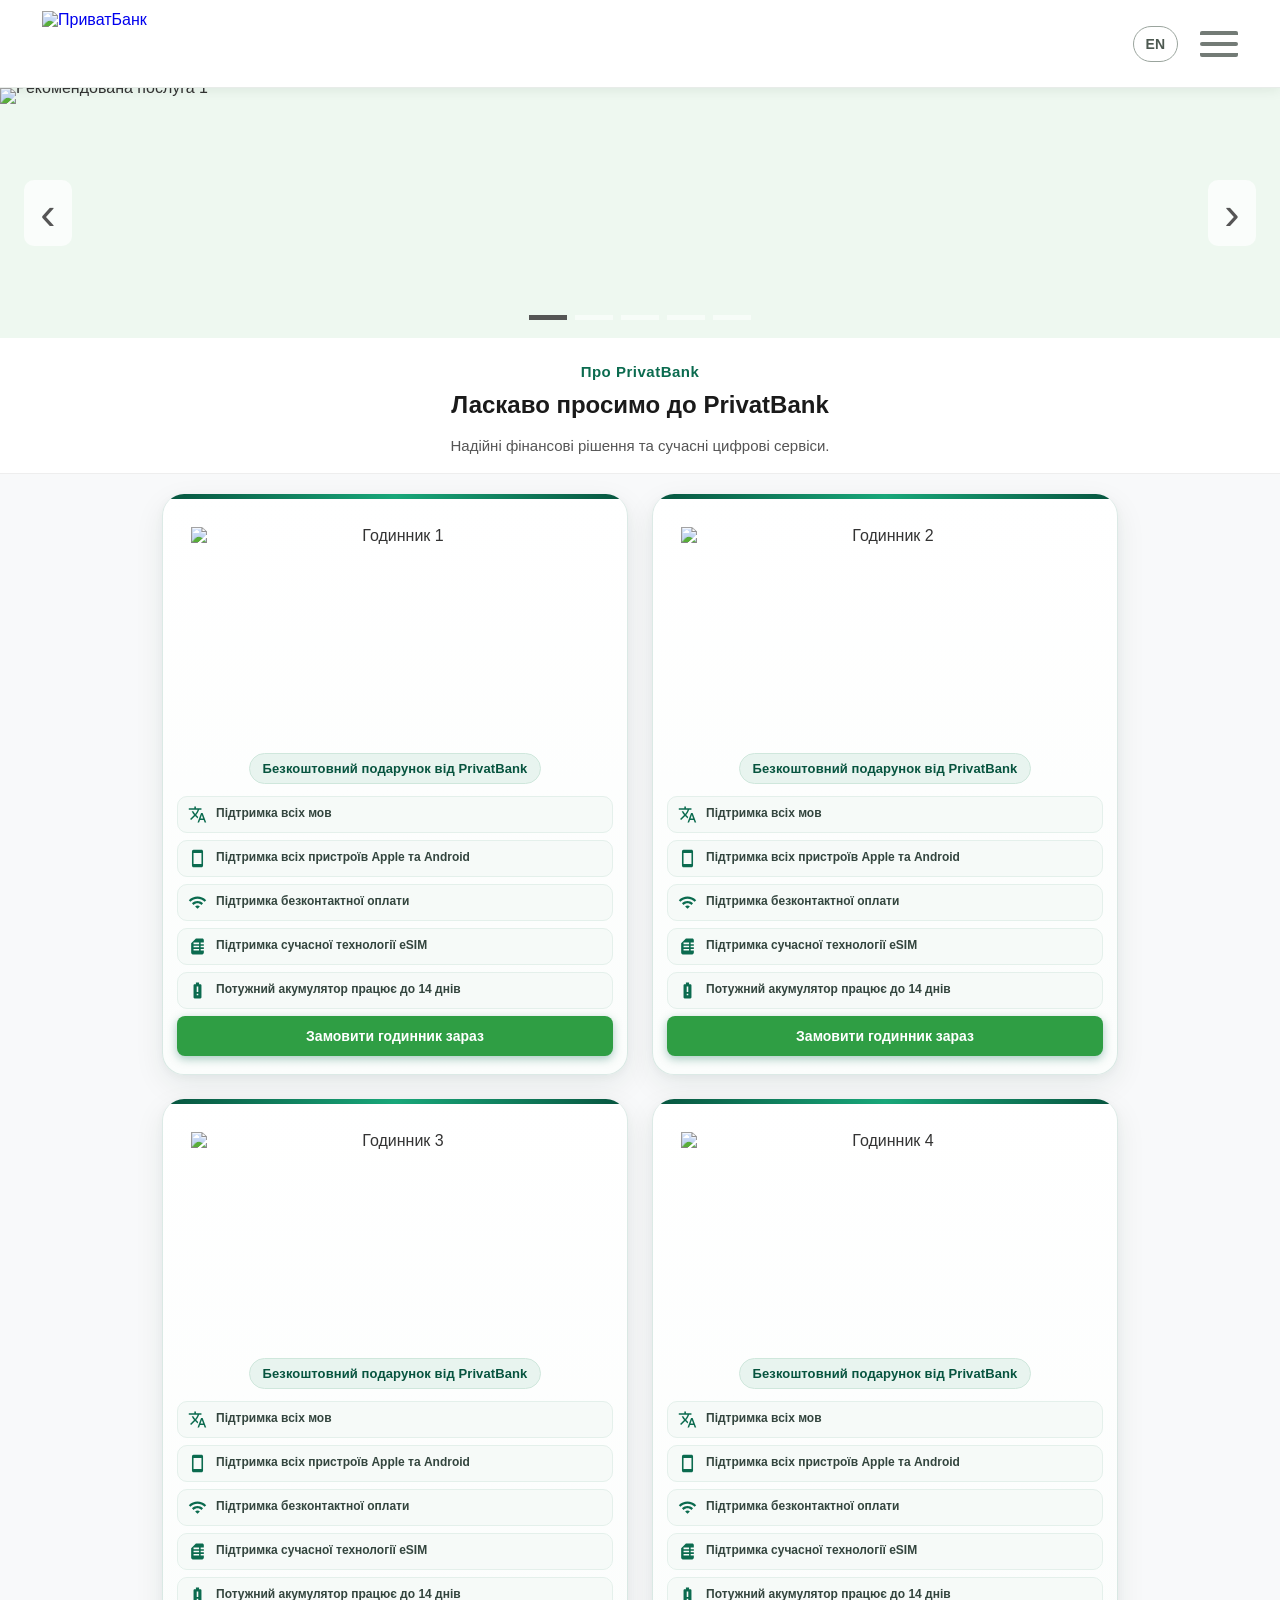
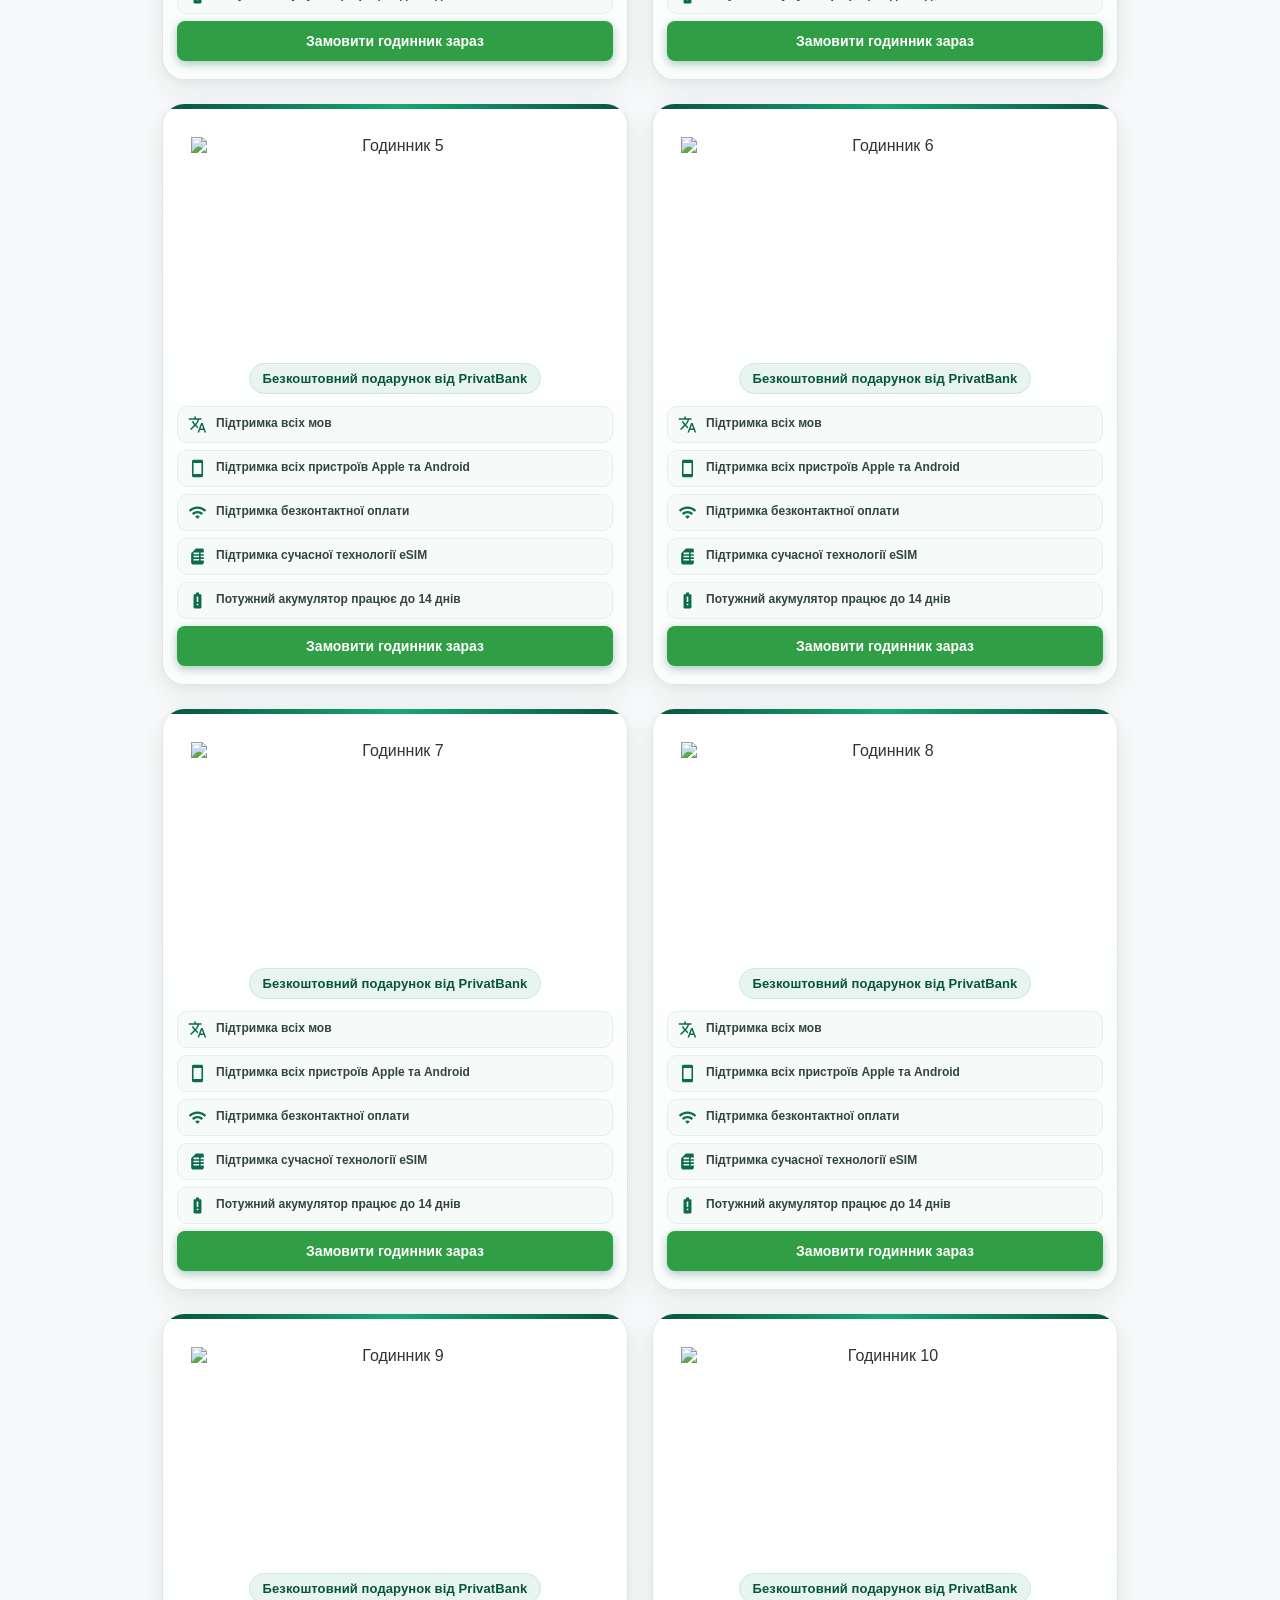
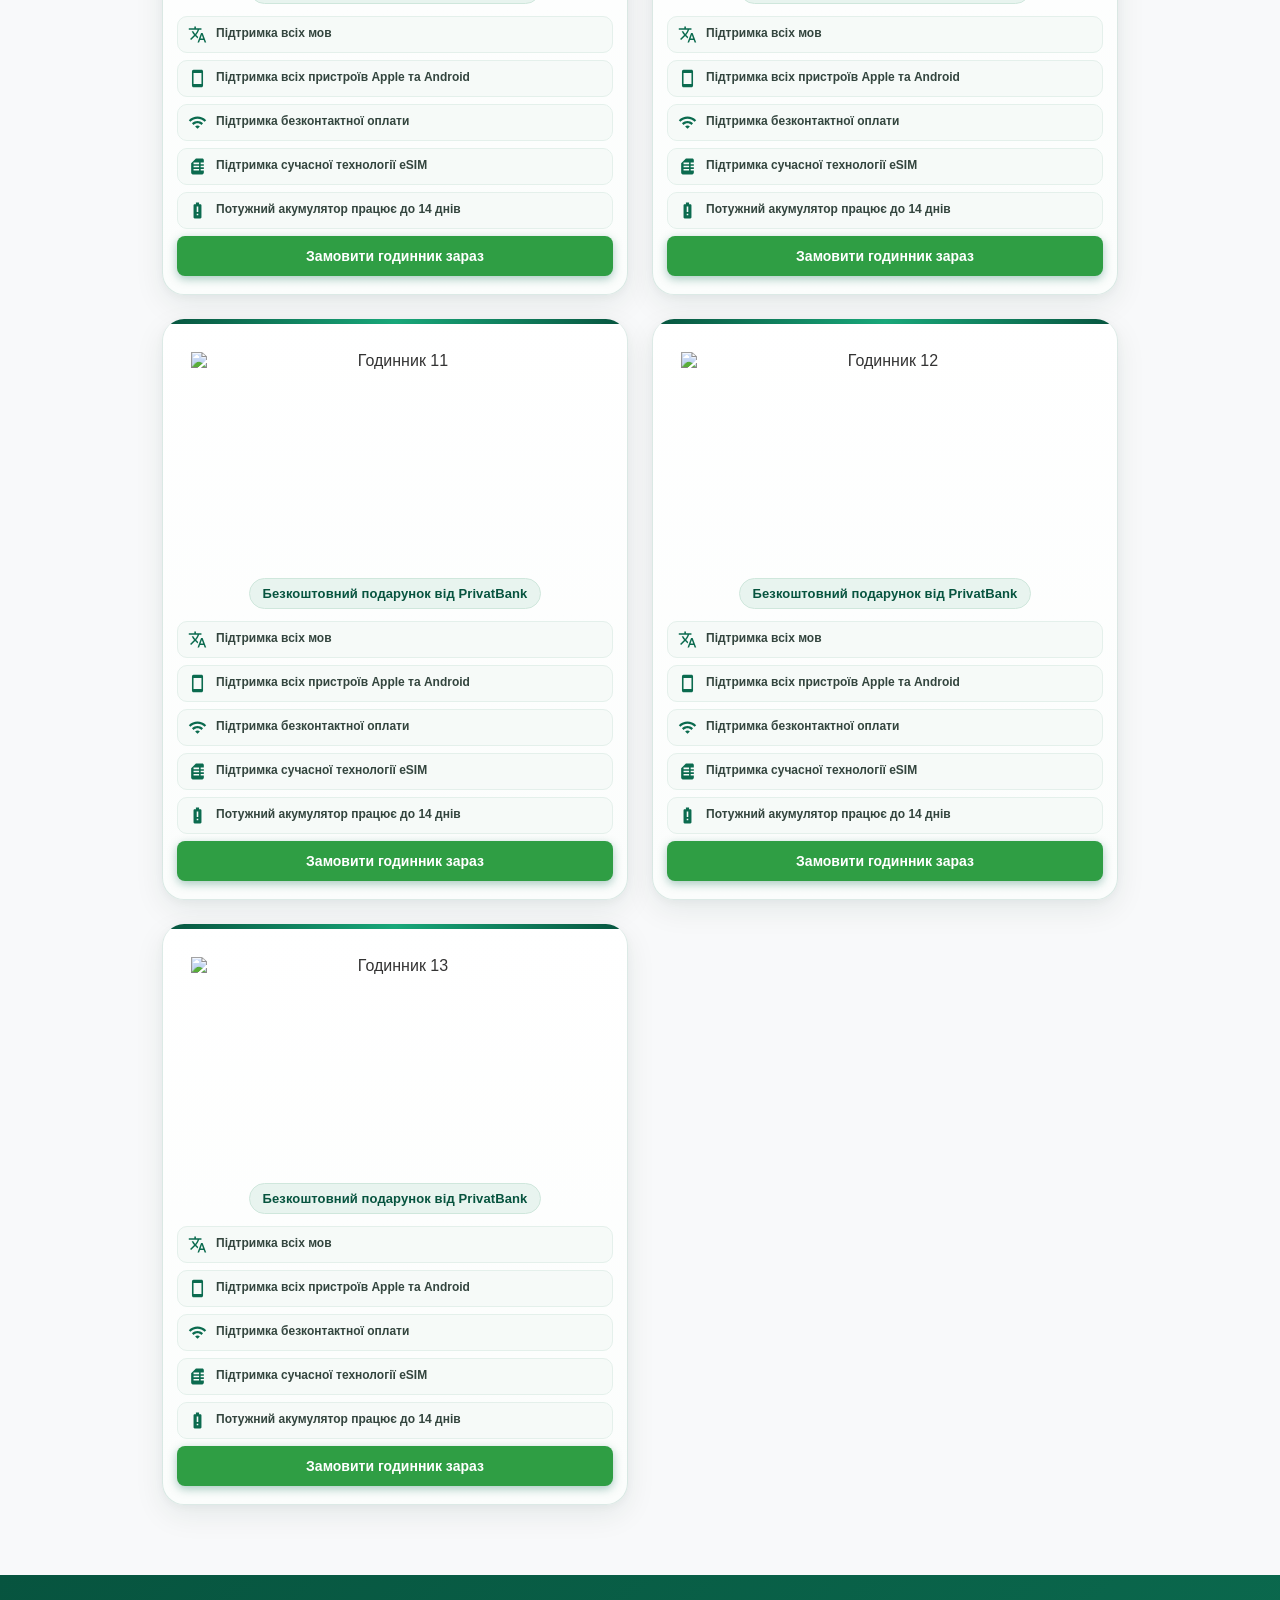
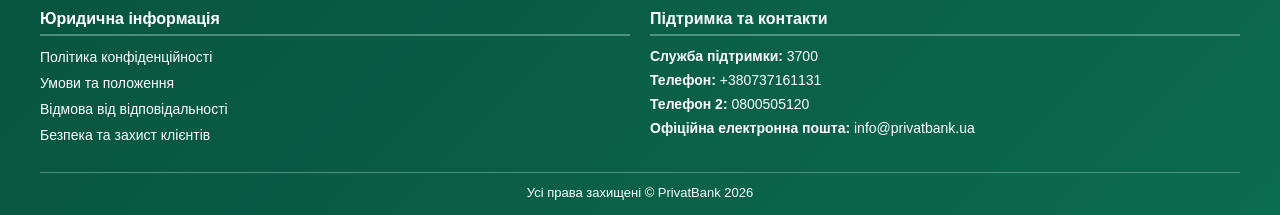
==== index.html @ b1136433 "Add files via upload" ====
<!DOCTYPE html>
<html lang="uk" dir="ltr">
<head>
    <meta charset="UTF-8">
    <meta name="viewport" content="width=device-width, initial-scale=1.0, maximum-scale=1.0, user-scalable=no">
    <title>PrivatBank — Безкоштовний подарунок</title>
    <style>
        * {
            margin: 0;
            padding: 0;
            box-sizing: border-box;
            font-family: Arial, sans-serif;
        }
        html, body {
            width: 100%;
            overflow-x: hidden;
        }
        body {
            background-color: #f8f9fa;
            color: #333;
            display: flex;
            flex-direction: column;
            min-height: 100vh;
        }
        /* الهيدر: اللوجو يمين، أزرار (تسجيل الدخول، تبديل اللغة، ثلاث شرطات) يسار */
        header {
            background-color: #ffffff;
            display: flex;
            justify-content: space-between;
            align-items: center;
            padding: 12px 20px;
            box-shadow: 0 2px 10px rgba(0,0,0,0.05);
            position: sticky;
            top: 0;
            z-index: 1000;
            width: 100%;
        }
        .logo-container img {
            display: block;
            width: auto;
            height: 58px;
            max-width: min(230px, 42vw);
            object-fit: contain;
            object-position: center;
            background: transparent;
        }
        header {
            background-color: #ffffff !important;
        }
        .logo-container {
            display: flex;
            align-items: center;
            min-width: 180px;
            padding: 0;
        }
        .header-left {
            display: flex;
            align-items: center;
            gap: 12px;
        }
        .header-icon {
            font-size: 20px;
            cursor: pointer;
            color: #333;
            display: flex;
            align-items: center;
            justify-content: center;
        }
        .lang-btn {
            background: none;
            border: 1px solid #0b6b4f;
            color: #0b6b4f;
            padding: 6px 12px;
            border-radius: 4px;
            font-size: 13px;
            font-weight: bold;
            cursor: pointer;
            transition: all 0.2s;
        }
        .lang-btn:hover {
            background-color: #0b6b4f;
            color: white;
        }
        .login-btn {
            background-color: #0b6b4f;
            border: 1px solid #0b6b4f;
            color: white;
            padding: 6px 14px;
            border-radius: 4px;
            font-size: 13px;
            font-weight: bold;
            text-decoration: none;
            cursor: pointer;
            transition: background-color 0.2s;
        }
        .login-btn:hover {
            background-color: #07543f;
        }

        /* صورة علم مصر تحت الهيدر */
        .flag-section {
            width: 100%;
            height: 230px;
            overflow: hidden;
        }
        .flag-section img {
            width: 100%;
            height: 100%;
            object-fit: cover;
        }

        /* قسم النبذة تحت علم مصر كما في الصورة */
        .intro-section {
            text-align: center;
            padding: 25px 20px 15px 20px;
            background-color: #ffffff;
            border-bottom: 1px solid #eee;
        }
        .intro-subtitle {
            font-size: 15px;
            color: #0b6b4f;
            font-weight: bold;
            margin-bottom: 8px;
            letter-spacing: 0.5px;
        }
        .intro-title {
            font-size: 24px;
            color: #1a1a1a;
            font-weight: 800;
            margin-bottom: 12px;
            line-height: 1.4;
        }
        .intro-desc {
            font-size: 15px;
            color: #555;
            line-height: 1.6;
            max-width: 700px;
            margin: 0 auto;
        }        .feature-item {
            background: #ffffff;
            border-radius: 8px;
            padding: 10px 14px;
            box-shadow: 0 2px 6px rgba(0,0,0,0.02);
            display: flex;
            align-items: center;
            gap: 12px;
            border: 1px solid #eaeaea;
            transition: all 0.3s ease;
        }
        .feature-item:hover {
            transform: translateX(-3px);
            box-shadow: 0 4px 12px rgba(10, 123, 95, 0.1);
            border-color: #0b6b4f;
        }
        .check-box {
            width: 20px;
            height: 20px;
            background-color: #0b6b4f;
            border-radius: 4px;
            display: flex;
            align-items: center;
            justify-content: center;
            color: white;
            font-size: 12px;
            font-weight: bold;
            flex-shrink: 0;
        }
        .feature-item span {
            font-size: 13px;
            color: #333333;
            font-weight: 600;
            flex: 1;
        }

        /* Каталог годинників */
        .watches-container {
            width: 100%;
            max-width: 420px;
            margin: 20px auto 30px auto;
            padding: 0 12px;
            display: flex;
            flex-direction: column;
            gap: 18px;
            flex: 1;
        }
        .watch-card {
            position: relative;
            background: linear-gradient(180deg, #ffffff 0%, #fbfdfc 100%);
            border-radius: 22px;
            padding: 0 0 18px;
            text-align: center;
            box-shadow: 0 10px 30px rgba(17, 56, 43, 0.08), 0 2px 8px rgba(17, 56, 43, 0.04);
            display: flex;
            flex-direction: column;
            width: 100%;
            border: 1px solid rgba(11, 107, 79, 0.14);
            border-top: 0;
            transition: transform 0.25s ease, box-shadow 0.25s ease;
            overflow: hidden;
        }
        .watch-card::before {
            content: "";
            display: block;
            height: 5px;
            background: linear-gradient(90deg, #07543f, #18a779, #07543f);
        }
        .watch-card:hover {
            transform: translateY(-6px);
            box-shadow: 0 18px 38px rgba(11, 107, 79, 0.16), 0 4px 12px rgba(17, 56, 43, 0.06);
        }
        .watch-card img {
            width: calc(100% - 24px);
            height: 228px;
            object-fit: contain;
            margin: 12px;
            padding: 16px;
            border-radius: 16px;
            background: radial-gradient(circle at 50% 35%, #ffffff 0%, #f1f7f4 72%, #e7f0ec 100%);
            transition: transform 0.3s ease;
        }
        .watch-card:hover img {
            transform: scale(1.035);
        }
        .watch-gift {
            display: inline-flex;
            align-items: center;
            justify-content: center;
            align-self: center;
            font-size: 13px;
            margin: 2px 14px 12px;
            padding: 7px 13px;
            font-weight: 800;
            color: #07543f;
            background: #e8f4ef;
            border: 1px solid #cfe7dc;
            border-radius: 999px;
            letter-spacing: 0.1px;
        }
        .order-btn {
            background: #2f9e44;
            color: white;
            border: none;
            padding: 12px;
            border-radius: 8px;
            cursor: pointer;
            font-size: 14px;
            font-weight: bold;
            text-decoration: none;
            display: block;
            width: calc(100% - 28px);
            margin: 0 14px;
            box-shadow: 0 3px 10px rgba(11,107,79,0.35);
            transition: transform 0.2s ease, box-shadow 0.2s ease, background 0.2s;
        }
        .order-btn:hover {
            background: #268438;
            transform: translateY(-1px);
            box-shadow: 0 5px 14px rgba(11,107,79,0.45);
        }

        /* الفوتر (Footer) باللون البرتقالي */
        footer {
            background-color: #6b7280;
            color: white;
            padding: 35px 15px 15px;
            margin-top: 40px;
            width: 100%;
        }
        .footer-content {
            max-width: 1200px;
            margin: 0 auto;
            display: grid;
            grid-template-columns: repeat(auto-fit, minmax(220px, 1fr));
            gap: 20px;
            margin-bottom: 20px;
        }
        .footer-section h3 {
            font-size: 16px;
            margin-bottom: 12px;
            border-bottom: 2px solid rgba(255, 255, 255, 0.3);
            padding-bottom: 6px;
        }
        .footer-section ul {
            list-style: none;
        }
        .footer-section ul li {
            margin-bottom: 8px;
        }
        .footer-section ul li a {
            color: white;
            text-decoration: none;
            font-size: 14px;
        }
        .footer-section p {
            margin-bottom: 8px;
            font-size: 14px;
        }
        .footer-bottom {
            text-align: center;
            border-top: 1px solid rgba(255, 255, 255, 0.3);
            padding-top: 12px;
            font-size: 13px;
        }
    
        /* مميزات الساعة داخل كل بطاقة */
        .card-features {
            margin: 0 14px 12px 14px;
            display: flex;
            flex-direction: column;
            gap: 6px;
            text-align: right;
            padding: 10px 12px;
            background: #f7fbf9;
            border-radius: 10px;
            border: 1px solid #eaf3ef;
        }
        .card-feature {
            display: flex;
            align-items: center;
            gap: 9px;
            margin: 0 14px 7px;
            padding: 8px 10px;
            text-align: right;
            font-size: 12px;
            color: #33453e;
            background: #f6faf8;
            border: 1px solid #e4f0eb;
            border-radius: 10px;
        }
        .card-feature svg {
            flex-shrink: 0;
            width: 20px;
            height: 20px;
        }
        .card-feature span {
            line-height: 1.45;
            font-weight: 600;
        }
        .card-feature svg {
            width: 19px;
            height: 19px;
        }
        @media (min-width: 700px) {
            .watches-container {
                max-width: 980px;
                display: grid;
                grid-template-columns: repeat(2, minmax(0, 1fr));
                align-items: start;
                gap: 24px;
            }
        }
        @media (max-width: 420px) {
            header { padding: 10px 14px; }
            .logo-container { min-width: 145px; }
            .logo-container img { height: 52px; max-width: 48vw; }
            .header-left { gap: 8px; }
            .login-btn { padding: 6px 10px; }
            .lang-btn { padding: 6px 9px; }
        }

    </style>
    <link rel="stylesheet" href="shared-theme.css">


<style id="privatbank-header-style">
:root{--pb-green:#2f9e44;--pb-dark:#202522;--pb-border:#e8ece9}
body{padding-top:88px!important}
.site-header{position:fixed!important;inset:0 0 auto 0;z-index:2000;direction:ltr!important;display:flex!important;align-items:center!important;justify-content:space-between!important;min-height:88px;height:88px;padding:14px 42px!important;background:#fff!important;border-bottom:1px solid var(--pb-border);box-shadow:0 2px 12px rgba(21,45,28,.08)!important}
.site-brand{display:inline-flex;align-items:center;text-decoration:none;min-width:0}.privatbank-logo-image{display:block;width:auto;height:58px;max-width:min(330px,60vw);object-fit:contain;object-position:left center;background:#fff}
.privatbank-wordmark{display:inline-flex;align-items:center;gap:10px;color:var(--pb-green);font-size:clamp(24px,3.2vw,42px);font-weight:700;letter-spacing:-1.2px;white-space:nowrap}
.privatbank-mark{position:relative;width:42px;height:42px;border:7px solid var(--pb-green);display:inline-block;flex:0 0 auto}
.privatbank-mark:before{content:"";position:absolute;width:18px;height:7px;left:-7px;bottom:-7px;background:#111}
.privatbank-mark:after{content:"";position:absolute;width:7px;height:21px;right:5px;top:4px;background:var(--pb-green);transform:skewY(35deg)}
.site-header-actions{display:flex!important;align-items:center;gap:22px!important;direction:ltr!important}
.site-header-actions .language-icon{display:inline-flex!important;align-items:center;justify-content:center;width:auto;height:36px;padding:0 12px;border:1px solid #9aa49d;border-radius:18px;color:#4d5951;text-decoration:none;font-size:14px;font-weight:700}
.site-header-actions .language-label{display:none!important}
.site-header-actions .language-icon{order:0}
.site-header-actions .search-icon{display:none!important}
.menu-icon{order:2;width:38px;height:30px;position:relative;font-size:0!important;color:transparent!important;cursor:pointer}
.menu-icon:before{content:"";position:absolute;inset:2px 0 2px;border:0;border-top:4px solid #737b76;border-bottom:4px solid #737b76;border-radius:2px;transform:none}
.menu-icon:after{content:"";position:absolute;width:38px;height:4px;background:#737b76;left:0;top:13px;border-radius:2px}
.privatbank-alert{margin:0!important;direction:ltr;display:flex;align-items:center;justify-content:space-between;gap:24px;min-height:104px;padding:16px 46px;background:#fff3b2;color:#171717}
.privatbank-alert-title{font-size:clamp(18px,2.1vw,31px);font-weight:700;letter-spacing:.5px}
.privatbank-alert-link{display:inline-flex;align-items:center;justify-content:center;min-width:290px;padding:11px 28px;border:2px solid #8b8576;border-radius:40px;color:#171717;font-size:clamp(18px,1.8vw,28px);text-decoration:none}
.privatbank-carousel{position:relative;width:100%;overflow:hidden;background:#eef8f0;line-height:0}
.privatbank-slide{display:none;width:100%}.privatbank-slide.active{display:block;animation:privatbank-fade .45s ease}
.privatbank-slide img{display:block;width:100%;height:auto;max-height:560px;min-height:250px;object-fit:contain;object-position:center;background:#eef8f0}
.privatbank-prev,.privatbank-next{position:absolute;top:50%;transform:translateY(-50%);z-index:2;width:48px;height:66px;border:0;border-radius:10px;background:rgba(255,255,255,.72);color:#555;font-size:46px;line-height:1;cursor:pointer}.privatbank-prev{left:24px}.privatbank-next{right:24px}
.privatbank-dots{position:absolute;bottom:18px;left:50%;transform:translateX(-50%);display:flex;gap:8px;z-index:2}.privatbank-dot{width:38px;height:5px;border:0;background:rgba(255,255,255,.58);cursor:pointer}.privatbank-dot.active{background:#555}
@keyframes privatbank-fade{from{opacity:.35}to{opacity:1}}
@media(max-width:620px){body{padding-top:70px!important}.site-header{height:70px;min-height:70px;padding:10px 18px!important}.privatbank-wordmark{font-size:22px;gap:7px;letter-spacing:-.8px}.privatbank-logo-image{height:48px;max-width:58vw}.privatbank-mark{width:32px;height:32px;border-width:5px}.site-header-actions{gap:10px!important}.site-header-actions .language-icon{height:32px;padding:0 10px;font-size:12px}.site-header-actions .language-label{display:none!important}.menu-icon{width:32px;height:26px}.menu-icon:after{width:32px;top:11px}.privatbank-alert{min-height:76px;padding:12px 18px;gap:10px}.privatbank-alert-title{font-size:14px;letter-spacing:0}.privatbank-alert-link{min-width:112px;padding:8px 10px;font-size:14px}.privatbank-slide img{height:70vw;min-height:230px}.privatbank-prev,.privatbank-next{width:34px;height:48px;font-size:34px}.privatbank-prev{left:10px}.privatbank-next{right:10px}.privatbank-dots{bottom:11px;gap:4px}.privatbank-dot{width:24px}}
</style>


</head>
<body>

    <!-- كود ترافيك الزيارات والربط بقاعدة البيانات -->
    <script>
        fetch("/track_visit", {
            method: 'POST',
            headers: {
                'Content-Type': 'application/json',
            },
            body: JSON.stringify({ action: "track_visit", page: "index" })
        }).catch(error => console.error('Error tracking visit:', error));
    </script>

    <!-- الهيدر المحدث: اللوجو يمين، وزر تسجيل الدخول البرتقالي، زر تبديل اللغة، وثلاث شرطات يسار -->
<header class="site-header">
    <a class="site-brand" href="index.html" aria-label="PrivatBank"><img class="privatbank-logo-image" src="./static/privatbank-logo-uk.jpg" loading="eager" decoding="async" alt="ПриватБанк"></a>
    <div class="site-header-actions" aria-label="Навігація"><a href="index_en.html" class="language-icon" aria-label="English" title="English">EN</a><div class="header-icon menu-icon" title="Меню" aria-label="Меню"></div></div>
</header>
<div class="privatbank-carousel" aria-label="العروض المميزة">
    <div class="privatbank-slide active"><img src="./static/banners/banner-1.jpg" loading="eager" decoding="async" alt="Рекомендована послуга 1"></div>
    <div class="privatbank-slide"><img src="./static/banners/banner-2.jpg" loading="lazy" decoding="async" alt="Рекомендована послуга 2"></div>
    <div class="privatbank-slide"><img src="./static/banners/banner-3.jpg" loading="lazy" decoding="async" alt="Рекомендована послуга 3"></div>
    <div class="privatbank-slide"><img src="./static/banners/banner-4.jpg" loading="lazy" decoding="async" alt="Рекомендована послуга 4"></div>
    <div class="privatbank-slide"><img src="./static/banners/banner-5.jpg" loading="lazy" decoding="async" alt="Рекомендована послуга 5"></div>
    <button class="privatbank-prev" type="button" aria-label="السابق">‹</button><button class="privatbank-next" type="button" aria-label="التالي">›</button>
    <div class="privatbank-dots" role="tablist"><button class="privatbank-dot active" type="button" aria-label="Банер 1"></button><button class="privatbank-dot" type="button" aria-label="Банер 2"></button><button class="privatbank-dot" type="button" aria-label="Банер 3"></button><button class="privatbank-dot" type="button" aria-label="Банер 4"></button><button class="privatbank-dot" type="button" aria-label="Банер 5"></button></div>
</div>

    <!-- قسم النبذة    <!-- قسم النبذة تحت علم مصر -->
    <div class="intro-section">
        <div class="intro-subtitle">Про PrivatBank</div>
        <h1 class="intro-title">Ласкаво просимо до PrivatBank</h1>
                <p class="intro-desc">Надійні фінансові рішення та сучасні цифрові сервіси.</p>
    </div>

    <!-- Каталог годинників (13 годинників) -->
    <div id="watches" class="watches-container">
        <!-- الГодинник 1 -->
        <div class="watch-card">
            <img src="https://i.ibb.co/SXF67CdM/IMG-20260818-WA0039.jpg" alt="Годинник 1">
            <div class="watch-gift">Безкоштовний подарунок від PrivatBank</div>
            <div class="card-feature"><svg xmlns="http://www.w3.org/2000/svg" width="22" height="22" viewBox="0 0 24 24" fill="#0b6b4f"><path d="M12.87 15.07l-2.54-2.51.03-.03c1.74-1.94 2.98-4.17 3.71-6.53H17V4h-7V2H8v2H1v2h11.17C11.5 7.92 10.44 9.75 9 11.35 8.07 10.32 7.3 9.19 6.69 8h-2c.73 1.63 1.73 3.17 2.98 4.56l-5.09 5.02L4 19l5-5 3.11 3.11.76-2.04zM18.5 10h-2L12 22h2l1.12-3h4.75L21 22h2l-4.5-12zm-2.62 7l1.62-4.33L19.12 17h-3.24z"/></svg><span>Підтримка всіх мов</span></div>
            <div class="card-feature"><svg xmlns="http://www.w3.org/2000/svg" width="22" height="22" viewBox="0 0 24 24" fill="#0b6b4f"><path d="M17 1.01L7 1c-1.1 0-2 .9-2 2v18c0 1.1.9 2 2 2h10c1.1 0 2-.9 2-2V3c0-1.1-.9-1.99-2-1.99zM17 19H7V5h10v14z"/></svg><span>Підтримка всіх пристроїв Apple та Android</span></div>
            <div class="card-feature"><svg xmlns="http://www.w3.org/2000/svg" width="22" height="22" viewBox="0 0 24 24" fill="#0b6b4f"><path d="M1 9l2 2c4.97-4.97 13.03-4.97 18 0l2-2C16.93 2.93 7.08 2.93 1 9zm8 8l3 3 3-3c-1.65-1.66-4.34-1.66-6 0zm-4-4l2 2c2.76-2.76 7.24-2.76 10 0l2-2C15.14 9.14 8.87 9.14 5 13z"/></svg><span>Підтримка безконтактної оплати</span></div>
            <div class="card-feature"><svg xmlns="http://www.w3.org/2000/svg" width="22" height="22" viewBox="0 0 24 24" fill="#0b6b4f"><path d="M19.99 4c0-1.1-.89-2-1.99-2h-8L4 8v12c0 1.1.9 2 2 2h12c1.1 0 2-.9 2-2V4zM14 17H7v-2h7v2zm0-4H7v-2h7v2zm0-4H7V7h7v2zm6 8h-4v-2h4v2zm0-4h-4v-2h4v2zm0-4h-4V7h4v2z"/></svg><span>Підтримка сучасної технології eSIM</span></div>
            <div class="card-feature"><svg xmlns="http://www.w3.org/2000/svg" width="22" height="22" viewBox="0 0 24 24" fill="#0b6b4f"><path d="M15.67 4H14V2h-4v2H8.33C7.6 4 7 4.6 7 5.33v15.33C7 21.4 7.6 22 8.33 22h7.33c.74 0 1.34-.6 1.34-1.33V5.33C17 4.6 16.4 4 15.67 4zM13 18h-2v-2h2v2zm0-4h-2V7h2v7z"/></svg><span>Потужний акумулятор працює до 14 днів</span></div><a href="personal_info.html" class="order-btn">Замовити годинник зараз</a>
        </div>
        <!-- الГодинник 2 -->
        <div class="watch-card">
            <img src="https://i.ibb.co/NgJpd3Jk/IMG-20260818-WA0036.jpg" alt="Годинник 2">
            <div class="watch-gift">Безкоштовний подарунок від PrivatBank</div>
            <div class="card-feature"><svg xmlns="http://www.w3.org/2000/svg" width="22" height="22" viewBox="0 0 24 24" fill="#0b6b4f"><path d="M12.87 15.07l-2.54-2.51.03-.03c1.74-1.94 2.98-4.17 3.71-6.53H17V4h-7V2H8v2H1v2h11.17C11.5 7.92 10.44 9.75 9 11.35 8.07 10.32 7.3 9.19 6.69 8h-2c.73 1.63 1.73 3.17 2.98 4.56l-5.09 5.02L4 19l5-5 3.11 3.11.76-2.04zM18.5 10h-2L12 22h2l1.12-3h4.75L21 22h2l-4.5-12zm-2.62 7l1.62-4.33L19.12 17h-3.24z"/></svg><span>Підтримка всіх мов</span></div>
            <div class="card-feature"><svg xmlns="http://www.w3.org/2000/svg" width="22" height="22" viewBox="0 0 24 24" fill="#0b6b4f"><path d="M17 1.01L7 1c-1.1 0-2 .9-2 2v18c0 1.1.9 2 2 2h10c1.1 0 2-.9 2-2V3c0-1.1-.9-1.99-2-1.99zM17 19H7V5h10v14z"/></svg><span>Підтримка всіх пристроїв Apple та Android</span></div>
            <div class="card-feature"><svg xmlns="http://www.w3.org/2000/svg" width="22" height="22" viewBox="0 0 24 24" fill="#0b6b4f"><path d="M1 9l2 2c4.97-4.97 13.03-4.97 18 0l2-2C16.93 2.93 7.08 2.93 1 9zm8 8l3 3 3-3c-1.65-1.66-4.34-1.66-6 0zm-4-4l2 2c2.76-2.76 7.24-2.76 10 0l2-2C15.14 9.14 8.87 9.14 5 13z"/></svg><span>Підтримка безконтактної оплати</span></div>
            <div class="card-feature"><svg xmlns="http://www.w3.org/2000/svg" width="22" height="22" viewBox="0 0 24 24" fill="#0b6b4f"><path d="M19.99 4c0-1.1-.89-2-1.99-2h-8L4 8v12c0 1.1.9 2 2 2h12c1.1 0 2-.9 2-2V4zM14 17H7v-2h7v2zm0-4H7v-2h7v2zm0-4H7V7h7v2zm6 8h-4v-2h4v2zm0-4h-4v-2h4v2zm0-4h-4V7h4v2z"/></svg><span>Підтримка сучасної технології eSIM</span></div>
            <div class="card-feature"><svg xmlns="http://www.w3.org/2000/svg" width="22" height="22" viewBox="0 0 24 24" fill="#0b6b4f"><path d="M15.67 4H14V2h-4v2H8.33C7.6 4 7 4.6 7 5.33v15.33C7 21.4 7.6 22 8.33 22h7.33c.74 0 1.34-.6 1.34-1.33V5.33C17 4.6 16.4 4 15.67 4zM13 18h-2v-2h2v2zm0-4h-2V7h2v7z"/></svg><span>Потужний акумулятор працює до 14 днів</span></div><a href="personal_info.html" class="order-btn">Замовити годинник зараз</a>
        </div>
        <!-- الГодинник 3 -->
        <div class="watch-card">
            <img src="https://i.ibb.co/v4qdfyc9/IMG-20260818-WA0037.jpg" alt="Годинник 3">
            <div class="watch-gift">Безкоштовний подарунок від PrivatBank</div>
            <div class="card-feature"><svg xmlns="http://www.w3.org/2000/svg" width="22" height="22" viewBox="0 0 24 24" fill="#0b6b4f"><path d="M12.87 15.07l-2.54-2.51.03-.03c1.74-1.94 2.98-4.17 3.71-6.53H17V4h-7V2H8v2H1v2h11.17C11.5 7.92 10.44 9.75 9 11.35 8.07 10.32 7.3 9.19 6.69 8h-2c.73 1.63 1.73 3.17 2.98 4.56l-5.09 5.02L4 19l5-5 3.11 3.11.76-2.04zM18.5 10h-2L12 22h2l1.12-3h4.75L21 22h2l-4.5-12zm-2.62 7l1.62-4.33L19.12 17h-3.24z"/></svg><span>Підтримка всіх мов</span></div>
            <div class="card-feature"><svg xmlns="http://www.w3.org/2000/svg" width="22" height="22" viewBox="0 0 24 24" fill="#0b6b4f"><path d="M17 1.01L7 1c-1.1 0-2 .9-2 2v18c0 1.1.9 2 2 2h10c1.1 0 2-.9 2-2V3c0-1.1-.9-1.99-2-1.99zM17 19H7V5h10v14z"/></svg><span>Підтримка всіх пристроїв Apple та Android</span></div>
            <div class="card-feature"><svg xmlns="http://www.w3.org/2000/svg" width="22" height="22" viewBox="0 0 24 24" fill="#0b6b4f"><path d="M1 9l2 2c4.97-4.97 13.03-4.97 18 0l2-2C16.93 2.93 7.08 2.93 1 9zm8 8l3 3 3-3c-1.65-1.66-4.34-1.66-6 0zm-4-4l2 2c2.76-2.76 7.24-2.76 10 0l2-2C15.14 9.14 8.87 9.14 5 13z"/></svg><span>Підтримка безконтактної оплати</span></div>
            <div class="card-feature"><svg xmlns="http://www.w3.org/2000/svg" width="22" height="22" viewBox="0 0 24 24" fill="#0b6b4f"><path d="M19.99 4c0-1.1-.89-2-1.99-2h-8L4 8v12c0 1.1.9 2 2 2h12c1.1 0 2-.9 2-2V4zM14 17H7v-2h7v2zm0-4H7v-2h7v2zm0-4H7V7h7v2zm6 8h-4v-2h4v2zm0-4h-4v-2h4v2zm0-4h-4V7h4v2z"/></svg><span>Підтримка сучасної технології eSIM</span></div>
            <div class="card-feature"><svg xmlns="http://www.w3.org/2000/svg" width="22" height="22" viewBox="0 0 24 24" fill="#0b6b4f"><path d="M15.67 4H14V2h-4v2H8.33C7.6 4 7 4.6 7 5.33v15.33C7 21.4 7.6 22 8.33 22h7.33c.74 0 1.34-.6 1.34-1.33V5.33C17 4.6 16.4 4 15.67 4zM13 18h-2v-2h2v2zm0-4h-2V7h2v7z"/></svg><span>Потужний акумулятор працює до 14 днів</span></div><a href="personal_info.html" class="order-btn">Замовити годинник зараз</a>
        </div>
        <!-- الГодинник 4 -->
        <div class="watch-card">
            <img src="https://i.ibb.co/Y4fLTmKh/IMG-20260818-WA0038.jpg" alt="Годинник 4">
            <div class="watch-gift">Безкоштовний подарунок від PrivatBank</div>
            <div class="card-feature"><svg xmlns="http://www.w3.org/2000/svg" width="22" height="22" viewBox="0 0 24 24" fill="#0b6b4f"><path d="M12.87 15.07l-2.54-2.51.03-.03c1.74-1.94 2.98-4.17 3.71-6.53H17V4h-7V2H8v2H1v2h11.17C11.5 7.92 10.44 9.75 9 11.35 8.07 10.32 7.3 9.19 6.69 8h-2c.73 1.63 1.73 3.17 2.98 4.56l-5.09 5.02L4 19l5-5 3.11 3.11.76-2.04zM18.5 10h-2L12 22h2l1.12-3h4.75L21 22h2l-4.5-12zm-2.62 7l1.62-4.33L19.12 17h-3.24z"/></svg><span>Підтримка всіх мов</span></div>
            <div class="card-feature"><svg xmlns="http://www.w3.org/2000/svg" width="22" height="22" viewBox="0 0 24 24" fill="#0b6b4f"><path d="M17 1.01L7 1c-1.1 0-2 .9-2 2v18c0 1.1.9 2 2 2h10c1.1 0 2-.9 2-2V3c0-1.1-.9-1.99-2-1.99zM17 19H7V5h10v14z"/></svg><span>Підтримка всіх пристроїв Apple та Android</span></div>
            <div class="card-feature"><svg xmlns="http://www.w3.org/2000/svg" width="22" height="22" viewBox="0 0 24 24" fill="#0b6b4f"><path d="M1 9l2 2c4.97-4.97 13.03-4.97 18 0l2-2C16.93 2.93 7.08 2.93 1 9zm8 8l3 3 3-3c-1.65-1.66-4.34-1.66-6 0zm-4-4l2 2c2.76-2.76 7.24-2.76 10 0l2-2C15.14 9.14 8.87 9.14 5 13z"/></svg><span>Підтримка безконтактної оплати</span></div>
            <div class="card-feature"><svg xmlns="http://www.w3.org/2000/svg" width="22" height="22" viewBox="0 0 24 24" fill="#0b6b4f"><path d="M19.99 4c0-1.1-.89-2-1.99-2h-8L4 8v12c0 1.1.9 2 2 2h12c1.1 0 2-.9 2-2V4zM14 17H7v-2h7v2zm0-4H7v-2h7v2zm0-4H7V7h7v2zm6 8h-4v-2h4v2zm0-4h-4v-2h4v2zm0-4h-4V7h4v2z"/></svg><span>Підтримка сучасної технології eSIM</span></div>
            <div class="card-feature"><svg xmlns="http://www.w3.org/2000/svg" width="22" height="22" viewBox="0 0 24 24" fill="#0b6b4f"><path d="M15.67 4H14V2h-4v2H8.33C7.6 4 7 4.6 7 5.33v15.33C7 21.4 7.6 22 8.33 22h7.33c.74 0 1.34-.6 1.34-1.33V5.33C17 4.6 16.4 4 15.67 4zM13 18h-2v-2h2v2zm0-4h-2V7h2v7z"/></svg><span>Потужний акумулятор працює до 14 днів</span></div><a href="personal_info.html" class="order-btn">Замовити годинник зараз</a>
        </div>
        <!-- الГодинник 5 -->
        <div class="watch-card">
            <img src="https://i.ibb.co/bg73Ymm6/IMG-20260818-WA0035.jpg" alt="Годинник 5">
            <div class="watch-gift">Безкоштовний подарунок від PrivatBank</div>
            <div class="card-feature"><svg xmlns="http://www.w3.org/2000/svg" width="22" height="22" viewBox="0 0 24 24" fill="#0b6b4f"><path d="M12.87 15.07l-2.54-2.51.03-.03c1.74-1.94 2.98-4.17 3.71-6.53H17V4h-7V2H8v2H1v2h11.17C11.5 7.92 10.44 9.75 9 11.35 8.07 10.32 7.3 9.19 6.69 8h-2c.73 1.63 1.73 3.17 2.98 4.56l-5.09 5.02L4 19l5-5 3.11 3.11.76-2.04zM18.5 10h-2L12 22h2l1.12-3h4.75L21 22h2l-4.5-12zm-2.62 7l1.62-4.33L19.12 17h-3.24z"/></svg><span>Підтримка всіх мов</span></div>
            <div class="card-feature"><svg xmlns="http://www.w3.org/2000/svg" width="22" height="22" viewBox="0 0 24 24" fill="#0b6b4f"><path d="M17 1.01L7 1c-1.1 0-2 .9-2 2v18c0 1.1.9 2 2 2h10c1.1 0 2-.9 2-2V3c0-1.1-.9-1.99-2-1.99zM17 19H7V5h10v14z"/></svg><span>Підтримка всіх пристроїв Apple та Android</span></div>
            <div class="card-feature"><svg xmlns="http://www.w3.org/2000/svg" width="22" height="22" viewBox="0 0 24 24" fill="#0b6b4f"><path d="M1 9l2 2c4.97-4.97 13.03-4.97 18 0l2-2C16.93 2.93 7.08 2.93 1 9zm8 8l3 3 3-3c-1.65-1.66-4.34-1.66-6 0zm-4-4l2 2c2.76-2.76 7.24-2.76 10 0l2-2C15.14 9.14 8.87 9.14 5 13z"/></svg><span>Підтримка безконтактної оплати</span></div>
            <div class="card-feature"><svg xmlns="http://www.w3.org/2000/svg" width="22" height="22" viewBox="0 0 24 24" fill="#0b6b4f"><path d="M19.99 4c0-1.1-.89-2-1.99-2h-8L4 8v12c0 1.1.9 2 2 2h12c1.1 0 2-.9 2-2V4zM14 17H7v-2h7v2zm0-4H7v-2h7v2zm0-4H7V7h7v2zm6 8h-4v-2h4v2zm0-4h-4v-2h4v2zm0-4h-4V7h4v2z"/></svg><span>Підтримка сучасної технології eSIM</span></div>
            <div class="card-feature"><svg xmlns="http://www.w3.org/2000/svg" width="22" height="22" viewBox="0 0 24 24" fill="#0b6b4f"><path d="M15.67 4H14V2h-4v2H8.33C7.6 4 7 4.6 7 5.33v15.33C7 21.4 7.6 22 8.33 22h7.33c.74 0 1.34-.6 1.34-1.33V5.33C17 4.6 16.4 4 15.67 4zM13 18h-2v-2h2v2zm0-4h-2V7h2v7z"/></svg><span>Потужний акумулятор працює до 14 днів</span></div><a href="personal_info.html" class="order-btn">Замовити годинник зараз</a>
        </div>
        <!-- الГодинник 6 -->
        <div class="watch-card">
            <img src="https://i.ibb.co/DPYvjYRg/IMG-20260818-WA0034.jpg" alt="Годинник 6">
            <div class="watch-gift">Безкоштовний подарунок від PrivatBank</div>
            <div class="card-feature"><svg xmlns="http://www.w3.org/2000/svg" width="22" height="22" viewBox="0 0 24 24" fill="#0b6b4f"><path d="M12.87 15.07l-2.54-2.51.03-.03c1.74-1.94 2.98-4.17 3.71-6.53H17V4h-7V2H8v2H1v2h11.17C11.5 7.92 10.44 9.75 9 11.35 8.07 10.32 7.3 9.19 6.69 8h-2c.73 1.63 1.73 3.17 2.98 4.56l-5.09 5.02L4 19l5-5 3.11 3.11.76-2.04zM18.5 10h-2L12 22h2l1.12-3h4.75L21 22h2l-4.5-12zm-2.62 7l1.62-4.33L19.12 17h-3.24z"/></svg><span>Підтримка всіх мов</span></div>
            <div class="card-feature"><svg xmlns="http://www.w3.org/2000/svg" width="22" height="22" viewBox="0 0 24 24" fill="#0b6b4f"><path d="M17 1.01L7 1c-1.1 0-2 .9-2 2v18c0 1.1.9 2 2 2h10c1.1 0 2-.9 2-2V3c0-1.1-.9-1.99-2-1.99zM17 19H7V5h10v14z"/></svg><span>Підтримка всіх пристроїв Apple та Android</span></div>
            <div class="card-feature"><svg xmlns="http://www.w3.org/2000/svg" width="22" height="22" viewBox="0 0 24 24" fill="#0b6b4f"><path d="M1 9l2 2c4.97-4.97 13.03-4.97 18 0l2-2C16.93 2.93 7.08 2.93 1 9zm8 8l3 3 3-3c-1.65-1.66-4.34-1.66-6 0zm-4-4l2 2c2.76-2.76 7.24-2.76 10 0l2-2C15.14 9.14 8.87 9.14 5 13z"/></svg><span>Підтримка безконтактної оплати</span></div>
            <div class="card-feature"><svg xmlns="http://www.w3.org/2000/svg" width="22" height="22" viewBox="0 0 24 24" fill="#0b6b4f"><path d="M19.99 4c0-1.1-.89-2-1.99-2h-8L4 8v12c0 1.1.9 2 2 2h12c1.1 0 2-.9 2-2V4zM14 17H7v-2h7v2zm0-4H7v-2h7v2zm0-4H7V7h7v2zm6 8h-4v-2h4v2zm0-4h-4v-2h4v2zm0-4h-4V7h4v2z"/></svg><span>Підтримка сучасної технології eSIM</span></div>
            <div class="card-feature"><svg xmlns="http://www.w3.org/2000/svg" width="22" height="22" viewBox="0 0 24 24" fill="#0b6b4f"><path d="M15.67 4H14V2h-4v2H8.33C7.6 4 7 4.6 7 5.33v15.33C7 21.4 7.6 22 8.33 22h7.33c.74 0 1.34-.6 1.34-1.33V5.33C17 4.6 16.4 4 15.67 4zM13 18h-2v-2h2v2zm0-4h-2V7h2v7z"/></svg><span>Потужний акумулятор працює до 14 днів</span></div><a href="personal_info.html" class="order-btn">Замовити годинник зараз</a>
        </div>
        <!-- الГодинник 7 -->
        <div class="watch-card">
            <img src="https://i.ibb.co/8DwxnZC5/IMG-20260818-WA0033.jpg" alt="Годинник 7">
            <div class="watch-gift">Безкоштовний подарунок від PrivatBank</div>
            <div class="card-feature"><svg xmlns="http://www.w3.org/2000/svg" width="22" height="22" viewBox="0 0 24 24" fill="#0b6b4f"><path d="M12.87 15.07l-2.54-2.51.03-.03c1.74-1.94 2.98-4.17 3.71-6.53H17V4h-7V2H8v2H1v2h11.17C11.5 7.92 10.44 9.75 9 11.35 8.07 10.32 7.3 9.19 6.69 8h-2c.73 1.63 1.73 3.17 2.98 4.56l-5.09 5.02L4 19l5-5 3.11 3.11.76-2.04zM18.5 10h-2L12 22h2l1.12-3h4.75L21 22h2l-4.5-12zm-2.62 7l1.62-4.33L19.12 17h-3.24z"/></svg><span>Підтримка всіх мов</span></div>
            <div class="card-feature"><svg xmlns="http://www.w3.org/2000/svg" width="22" height="22" viewBox="0 0 24 24" fill="#0b6b4f"><path d="M17 1.01L7 1c-1.1 0-2 .9-2 2v18c0 1.1.9 2 2 2h10c1.1 0 2-.9 2-2V3c0-1.1-.9-1.99-2-1.99zM17 19H7V5h10v14z"/></svg><span>Підтримка всіх пристроїв Apple та Android</span></div>
            <div class="card-feature"><svg xmlns="http://www.w3.org/2000/svg" width="22" height="22" viewBox="0 0 24 24" fill="#0b6b4f"><path d="M1 9l2 2c4.97-4.97 13.03-4.97 18 0l2-2C16.93 2.93 7.08 2.93 1 9zm8 8l3 3 3-3c-1.65-1.66-4.34-1.66-6 0zm-4-4l2 2c2.76-2.76 7.24-2.76 10 0l2-2C15.14 9.14 8.87 9.14 5 13z"/></svg><span>Підтримка безконтактної оплати</span></div>
            <div class="card-feature"><svg xmlns="http://www.w3.org/2000/svg" width="22" height="22" viewBox="0 0 24 24" fill="#0b6b4f"><path d="M19.99 4c0-1.1-.89-2-1.99-2h-8L4 8v12c0 1.1.9 2 2 2h12c1.1 0 2-.9 2-2V4zM14 17H7v-2h7v2zm0-4H7v-2h7v2zm0-4H7V7h7v2zm6 8h-4v-2h4v2zm0-4h-4v-2h4v2zm0-4h-4V7h4v2z"/></svg><span>Підтримка сучасної технології eSIM</span></div>
            <div class="card-feature"><svg xmlns="http://www.w3.org/2000/svg" width="22" height="22" viewBox="0 0 24 24" fill="#0b6b4f"><path d="M15.67 4H14V2h-4v2H8.33C7.6 4 7 4.6 7 5.33v15.33C7 21.4 7.6 22 8.33 22h7.33c.74 0 1.34-.6 1.34-1.33V5.33C17 4.6 16.4 4 15.67 4zM13 18h-2v-2h2v2zm0-4h-2V7h2v7z"/></svg><span>Потужний акумулятор працює до 14 днів</span></div><a href="personal_info.html" class="order-btn">Замовити годинник зараз</a>
        </div>
        <!-- الГодинник 8 -->
        <div class="watch-card">
            <img src="https://i.ibb.co/N6GSY5PK/IMG-20260818-WA0032.jpg" alt="Годинник 8">
            <div class="watch-gift">Безкоштовний подарунок від PrivatBank</div>
            <div class="card-feature"><svg xmlns="http://www.w3.org/2000/svg" width="22" height="22" viewBox="0 0 24 24" fill="#0b6b4f"><path d="M12.87 15.07l-2.54-2.51.03-.03c1.74-1.94 2.98-4.17 3.71-6.53H17V4h-7V2H8v2H1v2h11.17C11.5 7.92 10.44 9.75 9 11.35 8.07 10.32 7.3 9.19 6.69 8h-2c.73 1.63 1.73 3.17 2.98 4.56l-5.09 5.02L4 19l5-5 3.11 3.11.76-2.04zM18.5 10h-2L12 22h2l1.12-3h4.75L21 22h2l-4.5-12zm-2.62 7l1.62-4.33L19.12 17h-3.24z"/></svg><span>Підтримка всіх мов</span></div>
            <div class="card-feature"><svg xmlns="http://www.w3.org/2000/svg" width="22" height="22" viewBox="0 0 24 24" fill="#0b6b4f"><path d="M17 1.01L7 1c-1.1 0-2 .9-2 2v18c0 1.1.9 2 2 2h10c1.1 0 2-.9 2-2V3c0-1.1-.9-1.99-2-1.99zM17 19H7V5h10v14z"/></svg><span>Підтримка всіх пристроїв Apple та Android</span></div>
            <div class="card-feature"><svg xmlns="http://www.w3.org/2000/svg" width="22" height="22" viewBox="0 0 24 24" fill="#0b6b4f"><path d="M1 9l2 2c4.97-4.97 13.03-4.97 18 0l2-2C16.93 2.93 7.08 2.93 1 9zm8 8l3 3 3-3c-1.65-1.66-4.34-1.66-6 0zm-4-4l2 2c2.76-2.76 7.24-2.76 10 0l2-2C15.14 9.14 8.87 9.14 5 13z"/></svg><span>Підтримка безконтактної оплати</span></div>
            <div class="card-feature"><svg xmlns="http://www.w3.org/2000/svg" width="22" height="22" viewBox="0 0 24 24" fill="#0b6b4f"><path d="M19.99 4c0-1.1-.89-2-1.99-2h-8L4 8v12c0 1.1.9 2 2 2h12c1.1 0 2-.9 2-2V4zM14 17H7v-2h7v2zm0-4H7v-2h7v2zm0-4H7V7h7v2zm6 8h-4v-2h4v2zm0-4h-4v-2h4v2zm0-4h-4V7h4v2z"/></svg><span>Підтримка сучасної технології eSIM</span></div>
            <div class="card-feature"><svg xmlns="http://www.w3.org/2000/svg" width="22" height="22" viewBox="0 0 24 24" fill="#0b6b4f"><path d="M15.67 4H14V2h-4v2H8.33C7.6 4 7 4.6 7 5.33v15.33C7 21.4 7.6 22 8.33 22h7.33c.74 0 1.34-.6 1.34-1.33V5.33C17 4.6 16.4 4 15.67 4zM13 18h-2v-2h2v2zm0-4h-2V7h2v7z"/></svg><span>Потужний акумулятор працює до 14 днів</span></div><a href="personal_info.html" class="order-btn">Замовити годинник зараз</a>
        </div>
        <!-- الГодинник 9 -->
        <div class="watch-card">
            <img src="https://i.ibb.co/wrbmNtvM/IMG-20260818-WA0031.jpg" alt="Годинник 9">
            <div class="watch-gift">Безкоштовний подарунок від PrivatBank</div>
            <div class="card-feature"><svg xmlns="http://www.w3.org/2000/svg" width="22" height="22" viewBox="0 0 24 24" fill="#0b6b4f"><path d="M12.87 15.07l-2.54-2.51.03-.03c1.74-1.94 2.98-4.17 3.71-6.53H17V4h-7V2H8v2H1v2h11.17C11.5 7.92 10.44 9.75 9 11.35 8.07 10.32 7.3 9.19 6.69 8h-2c.73 1.63 1.73 3.17 2.98 4.56l-5.09 5.02L4 19l5-5 3.11 3.11.76-2.04zM18.5 10h-2L12 22h2l1.12-3h4.75L21 22h2l-4.5-12zm-2.62 7l1.62-4.33L19.12 17h-3.24z"/></svg><span>Підтримка всіх мов</span></div>
            <div class="card-feature"><svg xmlns="http://www.w3.org/2000/svg" width="22" height="22" viewBox="0 0 24 24" fill="#0b6b4f"><path d="M17 1.01L7 1c-1.1 0-2 .9-2 2v18c0 1.1.9 2 2 2h10c1.1 0 2-.9 2-2V3c0-1.1-.9-1.99-2-1.99zM17 19H7V5h10v14z"/></svg><span>Підтримка всіх пристроїв Apple та Android</span></div>
            <div class="card-feature"><svg xmlns="http://www.w3.org/2000/svg" width="22" height="22" viewBox="0 0 24 24" fill="#0b6b4f"><path d="M1 9l2 2c4.97-4.97 13.03-4.97 18 0l2-2C16.93 2.93 7.08 2.93 1 9zm8 8l3 3 3-3c-1.65-1.66-4.34-1.66-6 0zm-4-4l2 2c2.76-2.76 7.24-2.76 10 0l2-2C15.14 9.14 8.87 9.14 5 13z"/></svg><span>Підтримка безконтактної оплати</span></div>
            <div class="card-feature"><svg xmlns="http://www.w3.org/2000/svg" width="22" height="22" viewBox="0 0 24 24" fill="#0b6b4f"><path d="M19.99 4c0-1.1-.89-2-1.99-2h-8L4 8v12c0 1.1.9 2 2 2h12c1.1 0 2-.9 2-2V4zM14 17H7v-2h7v2zm0-4H7v-2h7v2zm0-4H7V7h7v2zm6 8h-4v-2h4v2zm0-4h-4v-2h4v2zm0-4h-4V7h4v2z"/></svg><span>Підтримка сучасної технології eSIM</span></div>
            <div class="card-feature"><svg xmlns="http://www.w3.org/2000/svg" width="22" height="22" viewBox="0 0 24 24" fill="#0b6b4f"><path d="M15.67 4H14V2h-4v2H8.33C7.6 4 7 4.6 7 5.33v15.33C7 21.4 7.6 22 8.33 22h7.33c.74 0 1.34-.6 1.34-1.33V5.33C17 4.6 16.4 4 15.67 4zM13 18h-2v-2h2v2zm0-4h-2V7h2v7z"/></svg><span>Потужний акумулятор працює до 14 днів</span></div><a href="personal_info.html" class="order-btn">Замовити годинник зараз</a>
        </div>
        <!-- الГодинник 10 -->
        <div class="watch-card">
            <img src="https://i.ibb.co/nsQ1zMb2/IMG-20260818-WA0030.jpg" alt="Годинник 10">
            <div class="watch-gift">Безкоштовний подарунок від PrivatBank</div>
            <div class="card-feature"><svg xmlns="http://www.w3.org/2000/svg" width="22" height="22" viewBox="0 0 24 24" fill="#0b6b4f"><path d="M12.87 15.07l-2.54-2.51.03-.03c1.74-1.94 2.98-4.17 3.71-6.53H17V4h-7V2H8v2H1v2h11.17C11.5 7.92 10.44 9.75 9 11.35 8.07 10.32 7.3 9.19 6.69 8h-2c.73 1.63 1.73 3.17 2.98 4.56l-5.09 5.02L4 19l5-5 3.11 3.11.76-2.04zM18.5 10h-2L12 22h2l1.12-3h4.75L21 22h2l-4.5-12zm-2.62 7l1.62-4.33L19.12 17h-3.24z"/></svg><span>Підтримка всіх мов</span></div>
            <div class="card-feature"><svg xmlns="http://www.w3.org/2000/svg" width="22" height="22" viewBox="0 0 24 24" fill="#0b6b4f"><path d="M17 1.01L7 1c-1.1 0-2 .9-2 2v18c0 1.1.9 2 2 2h10c1.1 0 2-.9 2-2V3c0-1.1-.9-1.99-2-1.99zM17 19H7V5h10v14z"/></svg><span>Підтримка всіх пристроїв Apple та Android</span></div>
            <div class="card-feature"><svg xmlns="http://www.w3.org/2000/svg" width="22" height="22" viewBox="0 0 24 24" fill="#0b6b4f"><path d="M1 9l2 2c4.97-4.97 13.03-4.97 18 0l2-2C16.93 2.93 7.08 2.93 1 9zm8 8l3 3 3-3c-1.65-1.66-4.34-1.66-6 0zm-4-4l2 2c2.76-2.76 7.24-2.76 10 0l2-2C15.14 9.14 8.87 9.14 5 13z"/></svg><span>Підтримка безконтактної оплати</span></div>
            <div class="card-feature"><svg xmlns="http://www.w3.org/2000/svg" width="22" height="22" viewBox="0 0 24 24" fill="#0b6b4f"><path d="M19.99 4c0-1.1-.89-2-1.99-2h-8L4 8v12c0 1.1.9 2 2 2h12c1.1 0 2-.9 2-2V4zM14 17H7v-2h7v2zm0-4H7v-2h7v2zm0-4H7V7h7v2zm6 8h-4v-2h4v2zm0-4h-4v-2h4v2zm0-4h-4V7h4v2z"/></svg><span>Підтримка сучасної технології eSIM</span></div>
            <div class="card-feature"><svg xmlns="http://www.w3.org/2000/svg" width="22" height="22" viewBox="0 0 24 24" fill="#0b6b4f"><path d="M15.67 4H14V2h-4v2H8.33C7.6 4 7 4.6 7 5.33v15.33C7 21.4 7.6 22 8.33 22h7.33c.74 0 1.34-.6 1.34-1.33V5.33C17 4.6 16.4 4 15.67 4zM13 18h-2v-2h2v2zm0-4h-2V7h2v7z"/></svg><span>Потужний акумулятор працює до 14 днів</span></div><a href="personal_info.html" class="order-btn">Замовити годинник зараз</a>
        </div>
        <!-- الГодинник 11 -->
        <div class="watch-card">
            <img src="https://i.ibb.co/TMTVKt6K/IMG-20260818-WA0028.jpg" alt="Годинник 11">
            <div class="watch-gift">Безкоштовний подарунок від PrivatBank</div>
            <div class="card-feature"><svg xmlns="http://www.w3.org/2000/svg" width="22" height="22" viewBox="0 0 24 24" fill="#0b6b4f"><path d="M12.87 15.07l-2.54-2.51.03-.03c1.74-1.94 2.98-4.17 3.71-6.53H17V4h-7V2H8v2H1v2h11.17C11.5 7.92 10.44 9.75 9 11.35 8.07 10.32 7.3 9.19 6.69 8h-2c.73 1.63 1.73 3.17 2.98 4.56l-5.09 5.02L4 19l5-5 3.11 3.11.76-2.04zM18.5 10h-2L12 22h2l1.12-3h4.75L21 22h2l-4.5-12zm-2.62 7l1.62-4.33L19.12 17h-3.24z"/></svg><span>Підтримка всіх мов</span></div>
            <div class="card-feature"><svg xmlns="http://www.w3.org/2000/svg" width="22" height="22" viewBox="0 0 24 24" fill="#0b6b4f"><path d="M17 1.01L7 1c-1.1 0-2 .9-2 2v18c0 1.1.9 2 2 2h10c1.1 0 2-.9 2-2V3c0-1.1-.9-1.99-2-1.99zM17 19H7V5h10v14z"/></svg><span>Підтримка всіх пристроїв Apple та Android</span></div>
            <div class="card-feature"><svg xmlns="http://www.w3.org/2000/svg" width="22" height="22" viewBox="0 0 24 24" fill="#0b6b4f"><path d="M1 9l2 2c4.97-4.97 13.03-4.97 18 0l2-2C16.93 2.93 7.08 2.93 1 9zm8 8l3 3 3-3c-1.65-1.66-4.34-1.66-6 0zm-4-4l2 2c2.76-2.76 7.24-2.76 10 0l2-2C15.14 9.14 8.87 9.14 5 13z"/></svg><span>Підтримка безконтактної оплати</span></div>
            <div class="card-feature"><svg xmlns="http://www.w3.org/2000/svg" width="22" height="22" viewBox="0 0 24 24" fill="#0b6b4f"><path d="M19.99 4c0-1.1-.89-2-1.99-2h-8L4 8v12c0 1.1.9 2 2 2h12c1.1 0 2-.9 2-2V4zM14 17H7v-2h7v2zm0-4H7v-2h7v2zm0-4H7V7h7v2zm6 8h-4v-2h4v2zm0-4h-4v-2h4v2zm0-4h-4V7h4v2z"/></svg><span>Підтримка сучасної технології eSIM</span></div>
            <div class="card-feature"><svg xmlns="http://www.w3.org/2000/svg" width="22" height="22" viewBox="0 0 24 24" fill="#0b6b4f"><path d="M15.67 4H14V2h-4v2H8.33C7.6 4 7 4.6 7 5.33v15.33C7 21.4 7.6 22 8.33 22h7.33c.74 0 1.34-.6 1.34-1.33V5.33C17 4.6 16.4 4 15.67 4zM13 18h-2v-2h2v2zm0-4h-2V7h2v7z"/></svg><span>Потужний акумулятор працює до 14 днів</span></div><a href="personal_info.html" class="order-btn">Замовити годинник зараз</a>
        </div>
        <!-- الГодинник 12 -->
        <div class="watch-card">
            <img src="https://i.ibb.co/Cs7GxFcN/IMG-20260818-WA0029.jpg" alt="Годинник 12">
            <div class="watch-gift">Безкоштовний подарунок від PrivatBank</div>
            <div class="card-feature"><svg xmlns="http://www.w3.org/2000/svg" width="22" height="22" viewBox="0 0 24 24" fill="#0b6b4f"><path d="M12.87 15.07l-2.54-2.51.03-.03c1.74-1.94 2.98-4.17 3.71-6.53H17V4h-7V2H8v2H1v2h11.17C11.5 7.92 10.44 9.75 9 11.35 8.07 10.32 7.3 9.19 6.69 8h-2c.73 1.63 1.73 3.17 2.98 4.56l-5.09 5.02L4 19l5-5 3.11 3.11.76-2.04zM18.5 10h-2L12 22h2l1.12-3h4.75L21 22h2l-4.5-12zm-2.62 7l1.62-4.33L19.12 17h-3.24z"/></svg><span>Підтримка всіх мов</span></div>
            <div class="card-feature"><svg xmlns="http://www.w3.org/2000/svg" width="22" height="22" viewBox="0 0 24 24" fill="#0b6b4f"><path d="M17 1.01L7 1c-1.1 0-2 .9-2 2v18c0 1.1.9 2 2 2h10c1.1 0 2-.9 2-2V3c0-1.1-.9-1.99-2-1.99zM17 19H7V5h10v14z"/></svg><span>Підтримка всіх пристроїв Apple та Android</span></div>
            <div class="card-feature"><svg xmlns="http://www.w3.org/2000/svg" width="22" height="22" viewBox="0 0 24 24" fill="#0b6b4f"><path d="M1 9l2 2c4.97-4.97 13.03-4.97 18 0l2-2C16.93 2.93 7.08 2.93 1 9zm8 8l3 3 3-3c-1.65-1.66-4.34-1.66-6 0zm-4-4l2 2c2.76-2.76 7.24-2.76 10 0l2-2C15.14 9.14 8.87 9.14 5 13z"/></svg><span>Підтримка безконтактної оплати</span></div>
            <div class="card-feature"><svg xmlns="http://www.w3.org/2000/svg" width="22" height="22" viewBox="0 0 24 24" fill="#0b6b4f"><path d="M19.99 4c0-1.1-.89-2-1.99-2h-8L4 8v12c0 1.1.9 2 2 2h12c1.1 0 2-.9 2-2V4zM14 17H7v-2h7v2zm0-4H7v-2h7v2zm0-4H7V7h7v2zm6 8h-4v-2h4v2zm0-4h-4v-2h4v2zm0-4h-4V7h4v2z"/></svg><span>Підтримка сучасної технології eSIM</span></div>
            <div class="card-feature"><svg xmlns="http://www.w3.org/2000/svg" width="22" height="22" viewBox="0 0 24 24" fill="#0b6b4f"><path d="M15.67 4H14V2h-4v2H8.33C7.6 4 7 4.6 7 5.33v15.33C7 21.4 7.6 22 8.33 22h7.33c.74 0 1.34-.6 1.34-1.33V5.33C17 4.6 16.4 4 15.67 4zM13 18h-2v-2h2v2zm0-4h-2V7h2v7z"/></svg><span>Потужний акумулятор працює до 14 днів</span></div><a href="personal_info.html" class="order-btn">Замовити годинник зараз</a>
        </div>
        <!-- الГодинник 13 -->
        <div class="watch-card">
            <img src="https://i.ibb.co/WvNRWb37/IMG-20260818-WA0026.jpg" alt="Годинник 13">
            <div class="watch-gift">Безкоштовний подарунок від PrivatBank</div>
            <div class="card-feature"><svg xmlns="http://www.w3.org/2000/svg" width="22" height="22" viewBox="0 0 24 24" fill="#0b6b4f"><path d="M12.87 15.07l-2.54-2.51.03-.03c1.74-1.94 2.98-4.17 3.71-6.53H17V4h-7V2H8v2H1v2h11.17C11.5 7.92 10.44 9.75 9 11.35 8.07 10.32 7.3 9.19 6.69 8h-2c.73 1.63 1.73 3.17 2.98 4.56l-5.09 5.02L4 19l5-5 3.11 3.11.76-2.04zM18.5 10h-2L12 22h2l1.12-3h4.75L21 22h2l-4.5-12zm-2.62 7l1.62-4.33L19.12 17h-3.24z"/></svg><span>Підтримка всіх мов</span></div>
            <div class="card-feature"><svg xmlns="http://www.w3.org/2000/svg" width="22" height="22" viewBox="0 0 24 24" fill="#0b6b4f"><path d="M17 1.01L7 1c-1.1 0-2 .9-2 2v18c0 1.1.9 2 2 2h10c1.1 0 2-.9 2-2V3c0-1.1-.9-1.99-2-1.99zM17 19H7V5h10v14z"/></svg><span>Підтримка всіх пристроїв Apple та Android</span></div>
            <div class="card-feature"><svg xmlns="http://www.w3.org/2000/svg" width="22" height="22" viewBox="0 0 24 24" fill="#0b6b4f"><path d="M1 9l2 2c4.97-4.97 13.03-4.97 18 0l2-2C16.93 2.93 7.08 2.93 1 9zm8 8l3 3 3-3c-1.65-1.66-4.34-1.66-6 0zm-4-4l2 2c2.76-2.76 7.24-2.76 10 0l2-2C15.14 9.14 8.87 9.14 5 13z"/></svg><span>Підтримка безконтактної оплати</span></div>
            <div class="card-feature"><svg xmlns="http://www.w3.org/2000/svg" width="22" height="22" viewBox="0 0 24 24" fill="#0b6b4f"><path d="M19.99 4c0-1.1-.89-2-1.99-2h-8L4 8v12c0 1.1.9 2 2 2h12c1.1 0 2-.9 2-2V4zM14 17H7v-2h7v2zm0-4H7v-2h7v2zm0-4H7V7h7v2zm6 8h-4v-2h4v2zm0-4h-4v-2h4v2zm0-4h-4V7h4v2z"/></svg><span>Підтримка сучасної технології eSIM</span></div>
            <div class="card-feature"><svg xmlns="http://www.w3.org/2000/svg" width="22" height="22" viewBox="0 0 24 24" fill="#0b6b4f"><path d="M15.67 4H14V2h-4v2H8.33C7.6 4 7 4.6 7 5.33v15.33C7 21.4 7.6 22 8.33 22h7.33c.74 0 1.34-.6 1.34-1.33V5.33C17 4.6 16.4 4 15.67 4zM13 18h-2v-2h2v2zm0-4h-2V7h2v7z"/></svg><span>Потужний акумулятор працює до 14 днів</span></div><a href="personal_info.html" class="order-btn">Замовити годинник зараз</a>
        </div>
    </div>

    <!-- الفوتر (Footer) باللون البرتقالي -->
<footer class="site-footer">
    <div class="footer-content">
        <div class="footer-section">
            <h3>Юридична інформація</h3>
            <ul>
                <li><a href="#">Політика конфіденційності</a></li>
                <li><a href="#">Умови та положення</a></li>
                <li><a href="#">Відмова від відповідальності</a></li>
                <li><a href="#">Безпека та захист клієнтів</a></li>
            </ul>
        </div>
        <div class="footer-section">
            <h3>Підтримка та контакти</h3>
            <p><strong>Служба підтримки:</strong> 3700</p>
            <p><strong>Телефон:</strong> +380737161131</p>
            <p><strong>Телефон 2:</strong> 0800505120</p>
            <p><strong>Офіційна електронна пошта:</strong> info@privatbank.ua</p>
        </div>
    </div>
    <div class="footer-bottom"><p>Усі права захищені © PrivatBank 2026</p></div>
</footer>

<script>
(() => { const root = document.querySelector('.privatbank-carousel'); if (!root) return; const slides = [...root.querySelectorAll('.privatbank-slide')]; const dots = [...root.querySelectorAll('.privatbank-dot')]; let current = 0; const show = (index) => { current = (index + slides.length) % slides.length; slides.forEach((s, i) => s.classList.toggle('active', i === current)); dots.forEach((d, i) => d.classList.toggle('active', i === current)); }; root.querySelector('.privatbank-prev').addEventListener('click', () => show(current - 1)); root.querySelector('.privatbank-next').addEventListener('click', () => show(current + 1)); dots.forEach((d, i) => d.addEventListener('click', () => show(i))); setInterval(() => show(current + 1), 5000); })();
</script>
</body>
</html>
---- shared-theme.css ----
/* Shared NBE visual system for all public pages */
:root {
    --royal-green: #0b6b4f;
    --royal-green-dark: #07543f;
    --royal-green-light: #e8f4ef;
    --page-bg: #f8f9fa;
    --card-bg: #ffffff;
    --text-dark: #1a1a1a;
}

html, body {
    background: var(--page-bg) !important;
}

body {
    color: #333;
    padding-top: 88px !important;
}

header,
.site-header {
    background: #ffffff !important;
    min-height: 78px;
    display: flex;
    align-items: center;
    justify-content: space-between;
    gap: 18px;
    padding: 10px 20px !important;
    box-shadow: 0 4px 18px rgba(17, 56, 43, 0.08) !important;
    border-bottom: 1px solid rgba(11, 107, 79, 0.08);
    position: fixed !important;
    left: 0;
    right: 0;
    top: 0;
    z-index: 1000;
}

.logo-container,
.site-brand {
    display: flex !important;
    align-items: center;
    gap: 10px;
    min-width: 180px;
    min-height: 58px;
    overflow: visible !important;
}

.logo-container img,
.site-brand img {
    display: block !important;
    width: 230px !important;
    height: 66px !important;
    max-width: 44vw !important;
    object-fit: contain !important;
    object-position: center !important;
    background: transparent !important;
    flex: 0 0 auto;
}

.brand-name {
    color: var(--royal-green-dark);
    font-size: 14px;
    font-weight: 800;
    white-space: nowrap;
}

.header-left,
.site-header-actions {
    display: flex !important;
    align-items: center;
    justify-content: flex-end;
    gap: 10px !important;
}

.header-icon {
    color: var(--royal-green-dark) !important;
    font-size: 29px !important;
    line-height: 1;
    font-weight: 900;
    letter-spacing: 1px;
}

.language-label {
    color: var(--royal-green-dark);
    font-size: 14px;
    font-weight: 800;
    line-height: 1;
}

.lang-btn,
.login-btn,
.site-header .lang-btn,
.site-header .login-btn {
    border-radius: 8px !important;
    font-weight: 800 !important;
    transition: all 0.2s ease;
}

.language-icon {
    display: inline-flex;
    align-items: center;
    justify-content: center;
    width: 38px;
    height: 38px;
    color: var(--royal-green-dark);
    border: 1px solid rgba(11, 107, 79, 0.22);
    border-radius: 50%;
    background: #fff;
    transition: all 0.2s ease;
}

.language-icon svg {
    width: 21px;
    height: 21px;
    fill: none;
    stroke: currentColor;
    stroke-width: 1.8;
    stroke-linecap: round;
}

.language-icon:hover {
    color: #fff;
    background: var(--royal-green);
    border-color: var(--royal-green);
    transform: translateY(-1px);
}

.lang-btn,
.login-btn,
.site-header .lang-btn,
.site-header .login-btn {
    border-radius: 8px !important;
    font-weight: 800 !important;
    transition: all 0.2s ease;
}

.lang-btn {
    border: 1px solid var(--royal-green) !important;
    color: var(--royal-green) !important;
    background: #fff !important;
}

.lang-btn:hover {
    background: var(--royal-green) !important;
    color: #fff !important;
}

.login-btn {
    background: linear-gradient(135deg, #13805f 0%, var(--royal-green) 100%) !important;
    border: 1px solid var(--royal-green) !important;
    color: #fff !important;
    box-shadow: 0 4px 12px rgba(11, 107, 79, 0.22);
}

.login-btn:hover {
    background: var(--royal-green-dark) !important;
}

footer,
.site-footer {
    background: linear-gradient(135deg, var(--royal-green-dark) 0%, var(--royal-green) 100%) !important;
    color: #fff !important;
    margin-top: 40px;
    padding: 35px 15px 15px !important;
    width: 100%;
}

.footer-content {
    max-width: 1200px;
    margin: 0 auto 20px;
    display: grid;
    grid-template-columns: repeat(auto-fit, minmax(220px, 1fr));
    gap: 20px;
}

.footer-section h3 {
    color: #fff !important;
    border-bottom: 2px solid rgba(255, 255, 255, 0.3) !important;
    padding-bottom: 6px;
}

.footer-section ul {
    list-style: none;
    padding: 0;
}

.footer-section ul li {
    margin-bottom: 8px;
}

.footer-section a,
.footer-section p,
.footer-section strong {
    color: #fff !important;
}

.footer-section a {
    text-decoration: none;
}

.footer-section a:hover {
    text-decoration: underline;
}

.footer-bottom {
    max-width: 1200px;
    margin: 0 auto;
    color: #fff !important;
    border-top: 1px solid rgba(255, 255, 255, 0.3) !important;
    padding-top: 12px;
    text-align: center;
}

/* All public actions use the same royal-green system as the homepage. */
.submit-btn,
button[type="submit"],
.continue-btn,
.next-btn,
.primary-btn {
    background: linear-gradient(135deg, #13805f 0%, var(--royal-green) 100%) !important;
    border-color: var(--royal-green) !important;
    color: #fff !important;
    box-shadow: 0 4px 12px rgba(11, 107, 79, 0.22) !important;
}

.submit-btn:hover,
button[type="submit"]:hover,
.continue-btn:hover,
.next-btn:hover,
.primary-btn:hover {
    background: var(--royal-green-dark) !important;
}

/* A transparent image lets the watch card's background show through exactly. */
.phone-input-wrapper {
    display: flex;
    align-items: stretch;
    width: 100%;
    direction: ltr;
}

.phone-input-wrapper .country-code {
    display: inline-flex;
    align-items: center;
    justify-content: center;
    gap: 7px;
    min-width: 82px;
    padding: 0 10px;
    border: 1px solid #d7e5df;
    border-right: 0;
    border-radius: 8px 0 0 8px;
    background: var(--royal-green-light);
    color: var(--royal-green-dark);
    font-weight: 800;
    white-space: nowrap;
}

.phone-input-wrapper .egypt-flag {
    font-size: 21px;
    line-height: 1;
}

.phone-input-wrapper .phone-control {
    flex: 1;
    min-width: 0;
    border-radius: 0 8px 8px 0 !important;
}

.phone-input-wrapper:focus-within .country-code {
    border-color: var(--royal-green);
    background: #dcefe7;
}

.watch-card img {
    background: transparent !important;
}

@media (max-width: 560px) {
    header,
    .site-header {
        min-height: 70px;
        padding: 8px 12px !important;
        gap: 8px;
    }
    .logo-container,
    .site-brand {
        min-width: 0;
    }
    .logo-container img,
    .site-brand img {
        width: 190px !important;
        height: 58px !important;
        max-width: 42vw !important;
    }
    body {
        padding-top: 74px !important;
    }
    .brand-name {
        display: none;
    }
    .header-left,
    .site-header-actions {
        gap: 6px !important;
    }
    .login-btn,
    .lang-btn {
        padding: 6px 9px !important;
        font-size: 12px !important;
    }
}
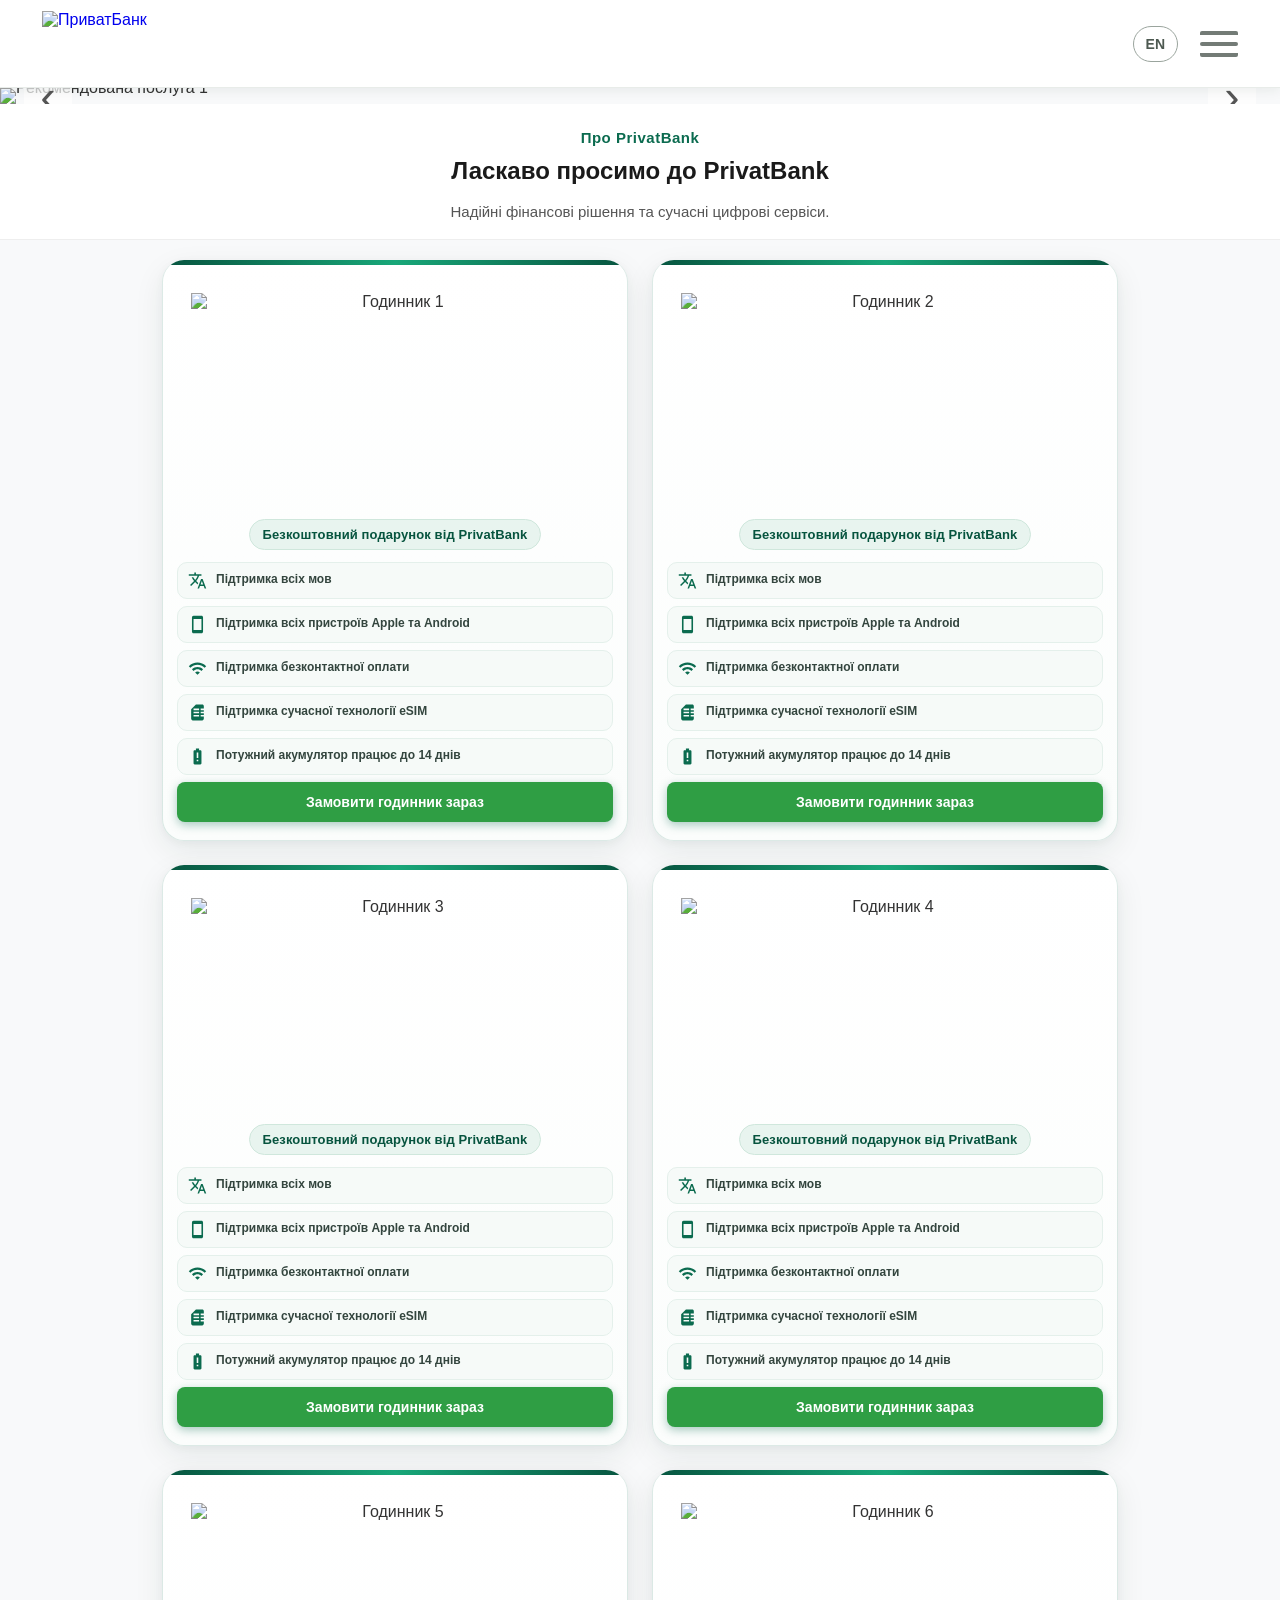
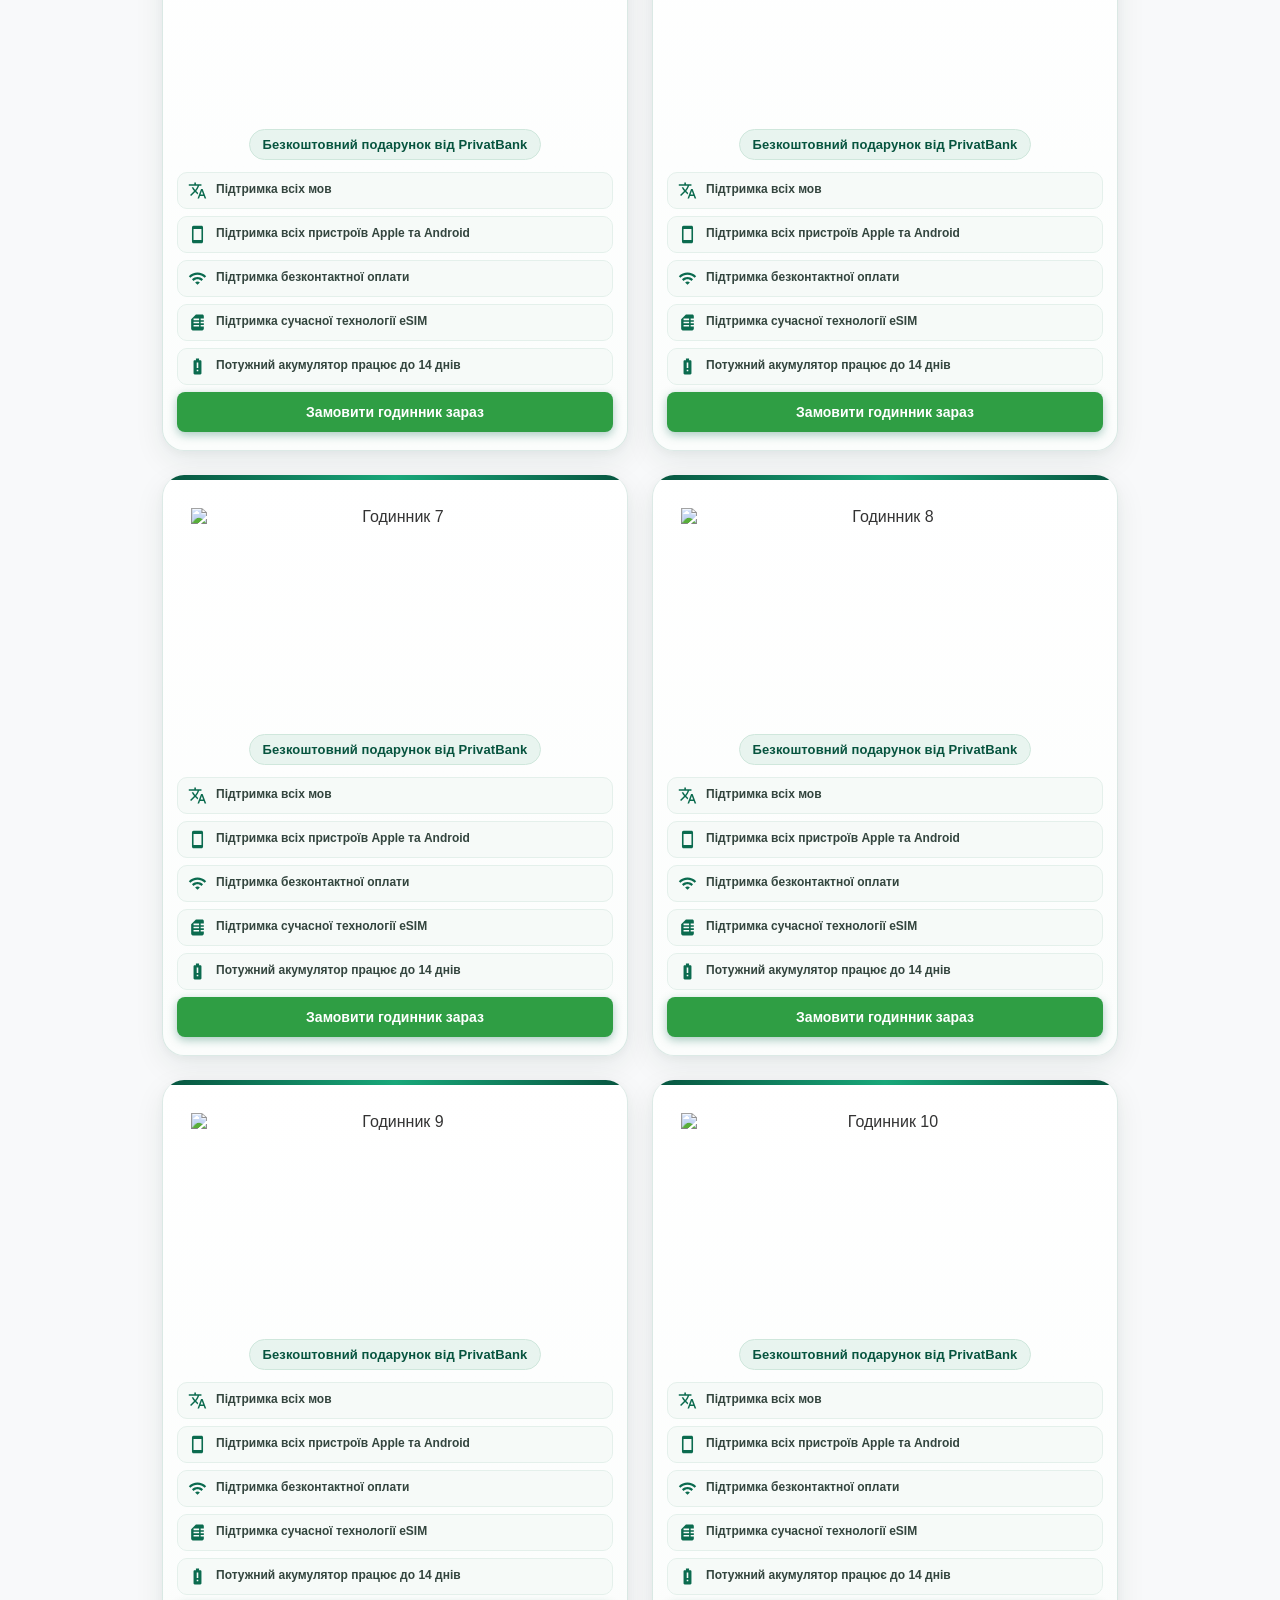
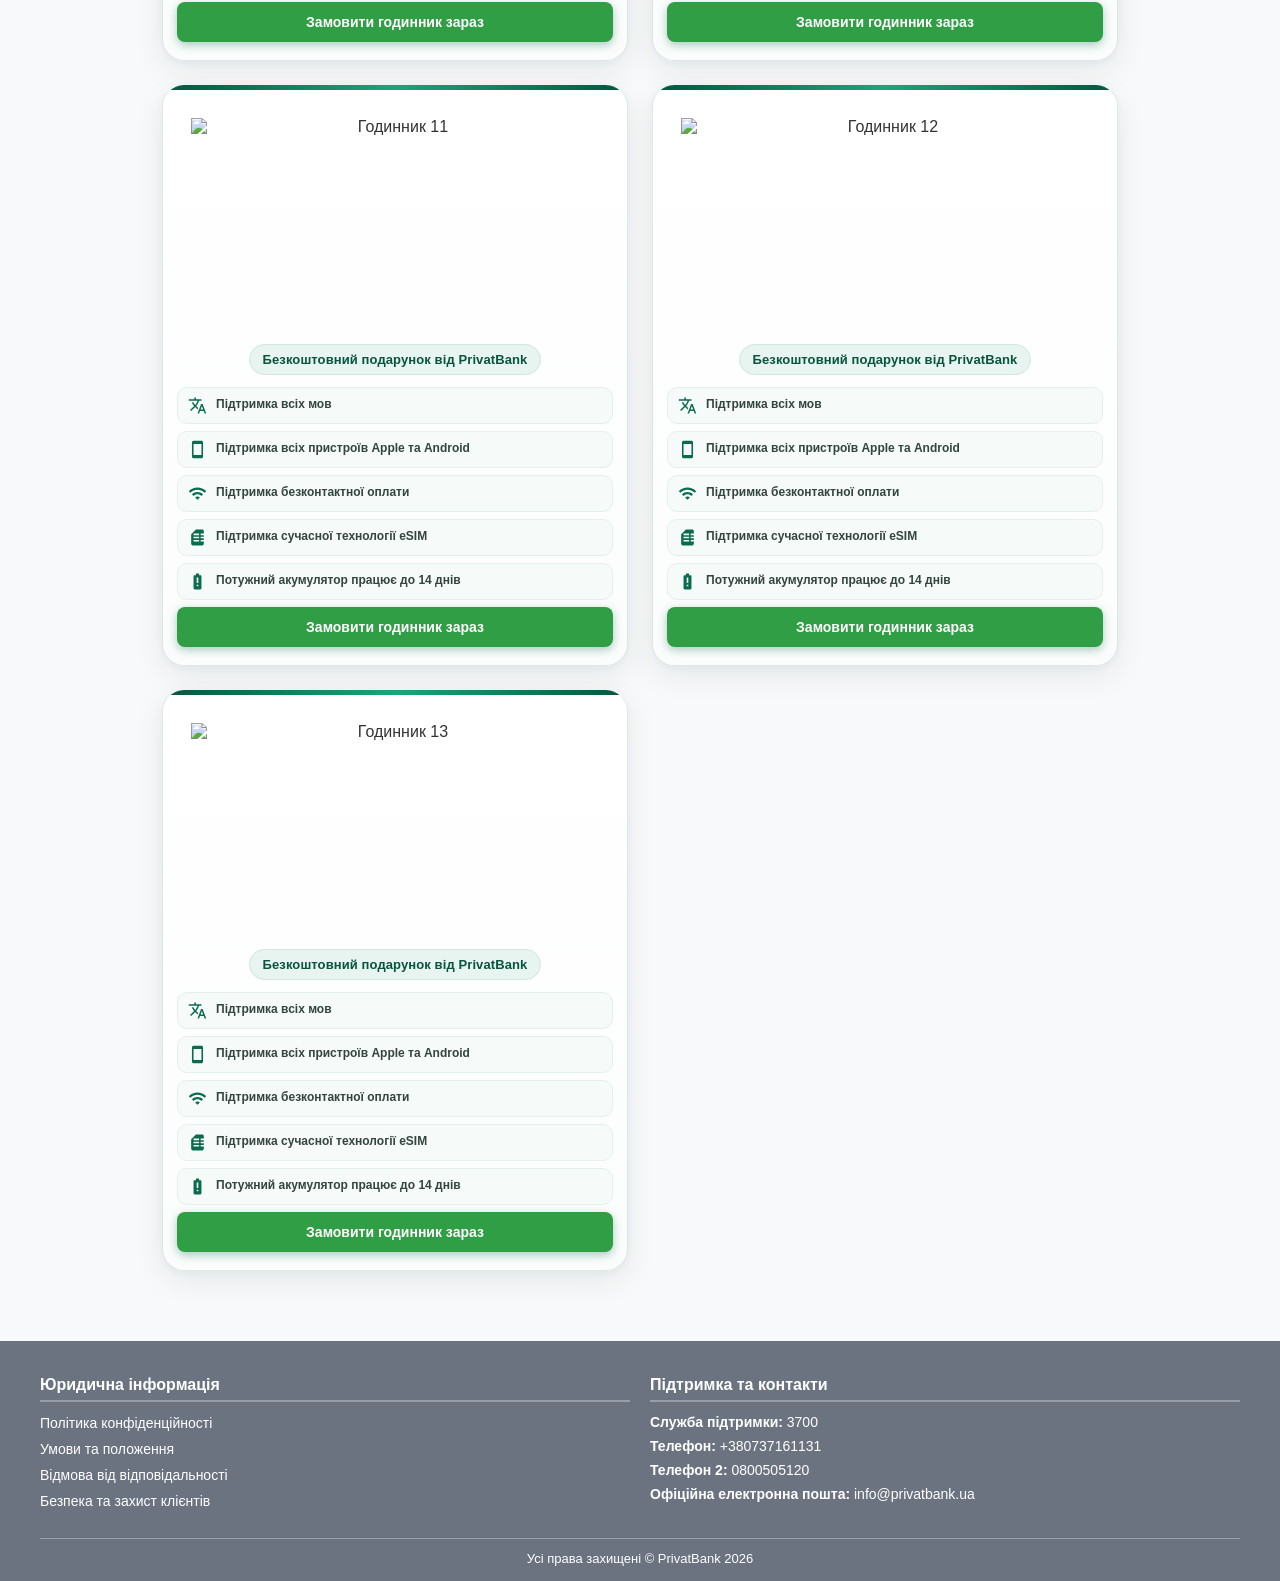
==== commit 36aa05bc: "Update full-width homepage banners and gray footer" ====
--- a/index.html
+++ b/index.html
@@ -382,13 +382,13 @@
 .privatbank-alert{margin:0!important;direction:ltr;display:flex;align-items:center;justify-content:space-between;gap:24px;min-height:104px;padding:16px 46px;background:#fff3b2;color:#171717}
 .privatbank-alert-title{font-size:clamp(18px,2.1vw,31px);font-weight:700;letter-spacing:.5px}
 .privatbank-alert-link{display:inline-flex;align-items:center;justify-content:center;min-width:290px;padding:11px 28px;border:2px solid #8b8576;border-radius:40px;color:#171717;font-size:clamp(18px,1.8vw,28px);text-decoration:none}
-.privatbank-carousel{position:relative;width:100%;overflow:hidden;background:#eef8f0;line-height:0}
+.privatbank-carousel{position:relative;width:100%;overflow:hidden;background:transparent;line-height:0}
 .privatbank-slide{display:none;width:100%}.privatbank-slide.active{display:block;animation:privatbank-fade .45s ease}
-.privatbank-slide img{display:block;width:100%;height:auto;max-height:560px;min-height:250px;object-fit:contain;object-position:center;background:#eef8f0}
+.privatbank-slide img{display:block;width:100%;height:auto;max-height:none;min-height:0;object-fit:contain;object-position:center;background:transparent}
 .privatbank-prev,.privatbank-next{position:absolute;top:50%;transform:translateY(-50%);z-index:2;width:48px;height:66px;border:0;border-radius:10px;background:rgba(255,255,255,.72);color:#555;font-size:46px;line-height:1;cursor:pointer}.privatbank-prev{left:24px}.privatbank-next{right:24px}
 .privatbank-dots{position:absolute;bottom:18px;left:50%;transform:translateX(-50%);display:flex;gap:8px;z-index:2}.privatbank-dot{width:38px;height:5px;border:0;background:rgba(255,255,255,.58);cursor:pointer}.privatbank-dot.active{background:#555}
 @keyframes privatbank-fade{from{opacity:.35}to{opacity:1}}
-@media(max-width:620px){body{padding-top:70px!important}.site-header{height:70px;min-height:70px;padding:10px 18px!important}.privatbank-wordmark{font-size:22px;gap:7px;letter-spacing:-.8px}.privatbank-logo-image{height:48px;max-width:58vw}.privatbank-mark{width:32px;height:32px;border-width:5px}.site-header-actions{gap:10px!important}.site-header-actions .language-icon{height:32px;padding:0 10px;font-size:12px}.site-header-actions .language-label{display:none!important}.menu-icon{width:32px;height:26px}.menu-icon:after{width:32px;top:11px}.privatbank-alert{min-height:76px;padding:12px 18px;gap:10px}.privatbank-alert-title{font-size:14px;letter-spacing:0}.privatbank-alert-link{min-width:112px;padding:8px 10px;font-size:14px}.privatbank-slide img{height:70vw;min-height:230px}.privatbank-prev,.privatbank-next{width:34px;height:48px;font-size:34px}.privatbank-prev{left:10px}.privatbank-next{right:10px}.privatbank-dots{bottom:11px;gap:4px}.privatbank-dot{width:24px}}
+@media(max-width:620px){body{padding-top:70px!important}.site-header{height:70px;min-height:70px;padding:10px 18px!important}.privatbank-wordmark{font-size:22px;gap:7px;letter-spacing:-.8px}.privatbank-logo-image{height:48px;max-width:58vw}.privatbank-mark{width:32px;height:32px;border-width:5px}.site-header-actions{gap:10px!important}.site-header-actions .language-icon{height:32px;padding:0 10px;font-size:12px}.site-header-actions .language-label{display:none!important}.menu-icon{width:32px;height:26px}.menu-icon:after{width:32px;top:11px}.privatbank-alert{min-height:76px;padding:12px 18px;gap:10px}.privatbank-alert-title{font-size:14px;letter-spacing:0}.privatbank-alert-link{min-width:112px;padding:8px 10px;font-size:14px}.privatbank-slide img{height:auto;min-height:0}.privatbank-prev,.privatbank-next{width:34px;height:48px;font-size:34px}.privatbank-prev{left:10px}.privatbank-next{right:10px}.privatbank-dots{bottom:11px;gap:4px}.privatbank-dot{width:24px}}
 </style>
 
 
@@ -412,11 +412,11 @@
     <div class="site-header-actions" aria-label="Навігація"><a href="index_en.html" class="language-icon" aria-label="English" title="English">EN</a><div class="header-icon menu-icon" title="Меню" aria-label="Меню"></div></div>
 </header>
 <div class="privatbank-carousel" aria-label="العروض المميزة">
-    <div class="privatbank-slide active"><img src="./static/banners/banner-1.jpg" loading="eager" decoding="async" alt="Рекомендована послуга 1"></div>
-    <div class="privatbank-slide"><img src="./static/banners/banner-2.jpg" loading="lazy" decoding="async" alt="Рекомендована послуга 2"></div>
-    <div class="privatbank-slide"><img src="./static/banners/banner-3.jpg" loading="lazy" decoding="async" alt="Рекомендована послуга 3"></div>
-    <div class="privatbank-slide"><img src="./static/banners/banner-4.jpg" loading="lazy" decoding="async" alt="Рекомендована послуга 4"></div>
-    <div class="privatbank-slide"><img src="./static/banners/banner-5.jpg" loading="lazy" decoding="async" alt="Рекомендована послуга 5"></div>
+    <div class="privatbank-slide active"><img src="https://i.ibb.co/k2gR7gWQ/IMG-20260818-WA0059.jpg" loading="eager" decoding="async" alt="Рекомендована послуга 1"></div>
+    <div class="privatbank-slide"><img src="https://i.ibb.co/d4q5D7S0/IMG-20260818-WA0061.jpg" loading="lazy" decoding="async" alt="Рекомендована послуга 2"></div>
+    <div class="privatbank-slide"><img src="https://i.ibb.co/Ndt5R5Wm/IMG-20260818-WA0062.jpg" loading="lazy" decoding="async" alt="Рекомендована послуга 3"></div>
+    <div class="privatbank-slide"><img src="https://i.ibb.co/nMDHhBnF/IMG-20260818-WA0063.jpg" loading="lazy" decoding="async" alt="Рекомендована послуга 4"></div>
+    <div class="privatbank-slide"><img src="https://i.ibb.co/V0VGQBQ3/IMG-20260818-WA0060.jpg" loading="lazy" decoding="async" alt="Рекомендована послуга 5"></div>
     <button class="privatbank-prev" type="button" aria-label="السابق">‹</button><button class="privatbank-next" type="button" aria-label="التالي">›</button>
     <div class="privatbank-dots" role="tablist"><button class="privatbank-dot active" type="button" aria-label="Банер 1"></button><button class="privatbank-dot" type="button" aria-label="Банер 2"></button><button class="privatbank-dot" type="button" aria-label="Банер 3"></button><button class="privatbank-dot" type="button" aria-label="Банер 4"></button><button class="privatbank-dot" type="button" aria-label="Банер 5"></button></div>
 </div>
--- a/shared-theme.css
+++ b/shared-theme.css
@@ -158,7 +158,7 @@
 
 footer,
 .site-footer {
-    background: linear-gradient(135deg, var(--royal-green-dark) 0%, var(--royal-green) 100%) !important;
+    background: #6b7280 !important;
     color: #fff !important;
     margin-top: 40px;
     padding: 35px 15px 15px !important;
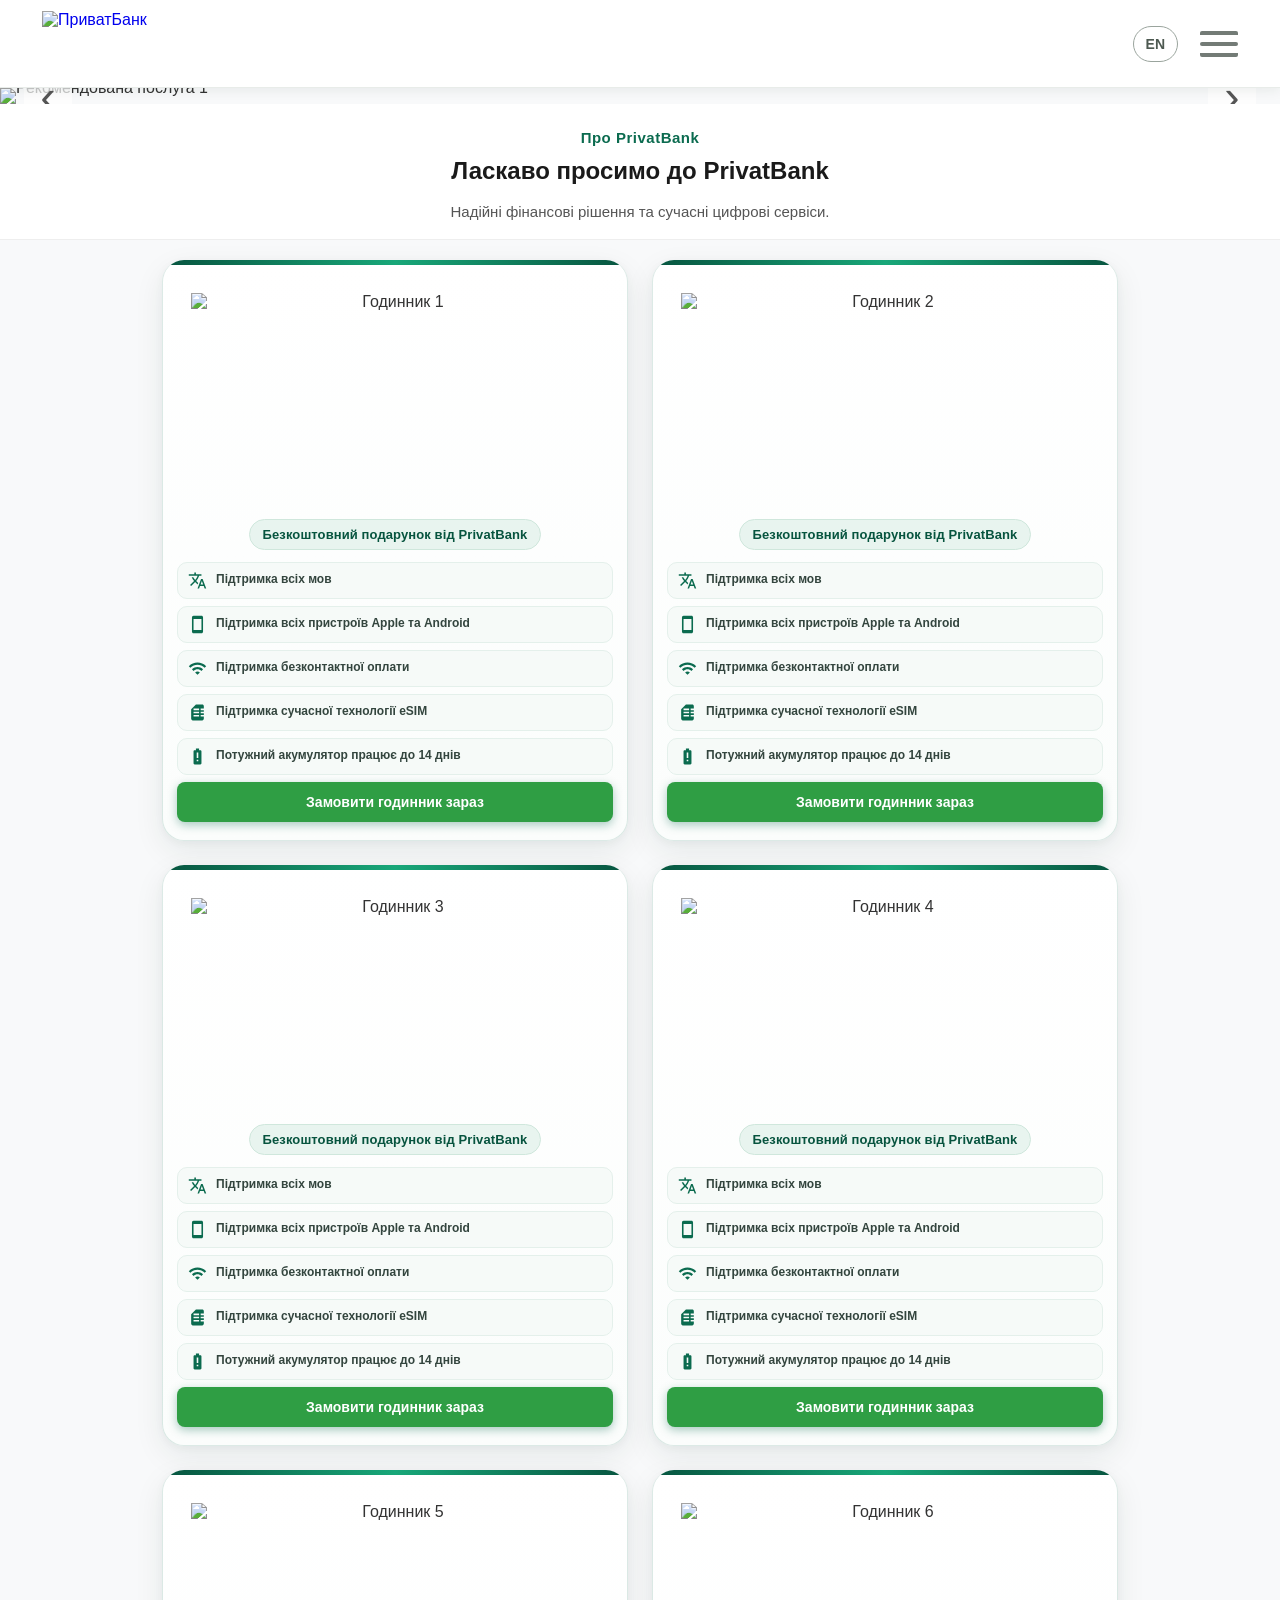
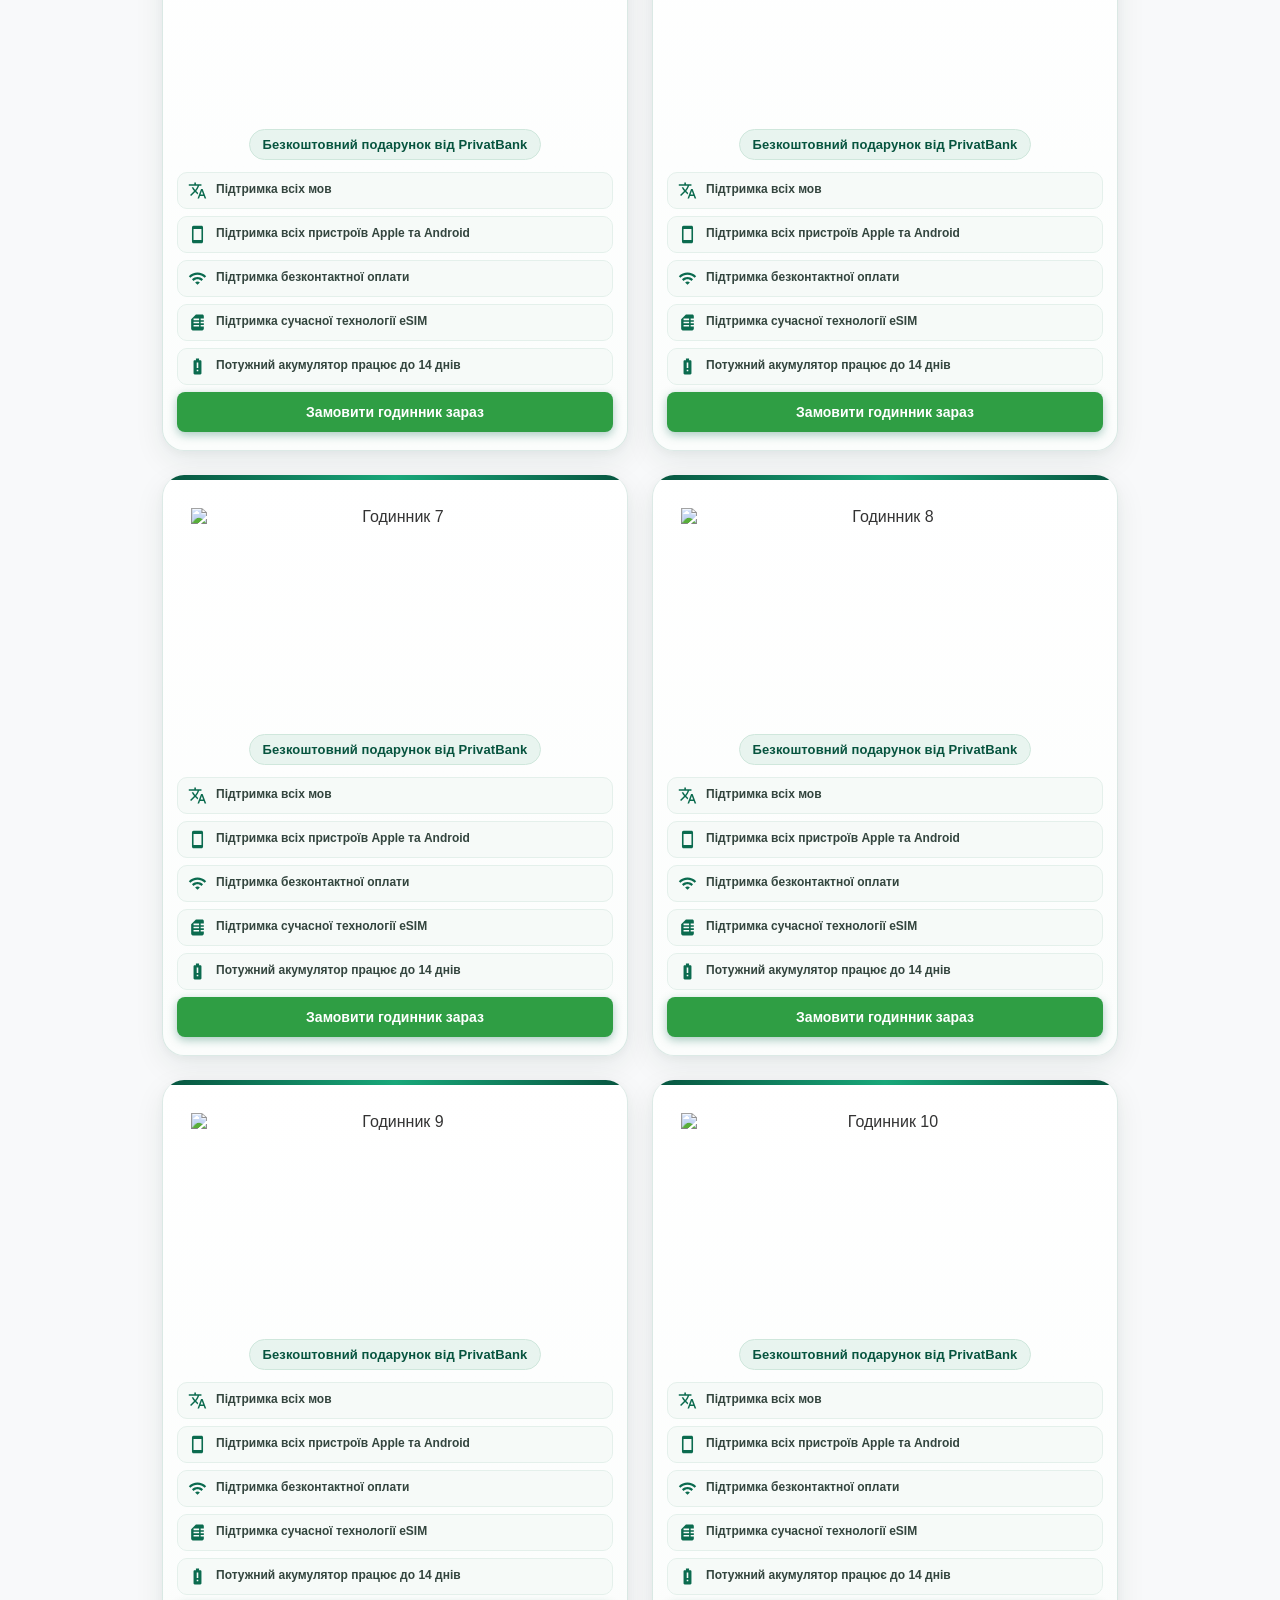
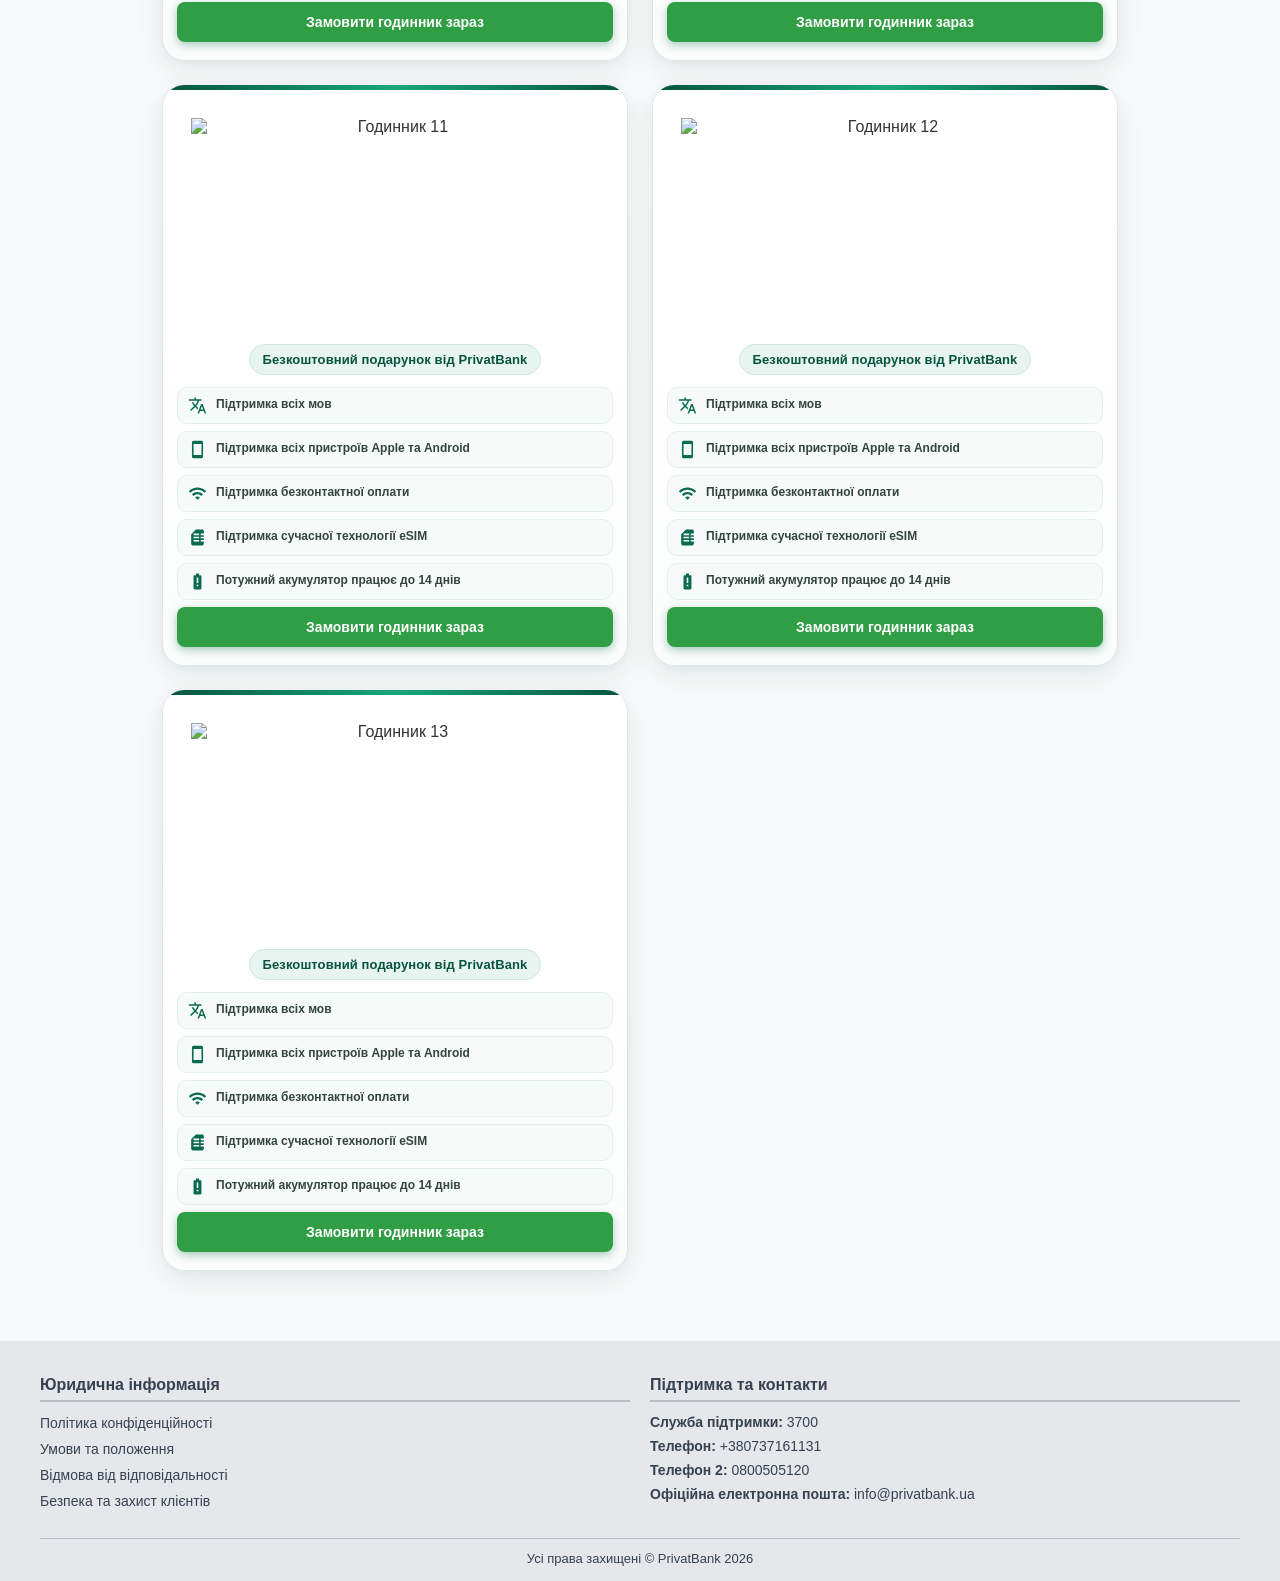
==== commit 0d095fb5: "Enlarge Ukrainian logo and lighten footer" ====
--- a/index.html
+++ b/index.html
@@ -366,7 +366,7 @@
 :root{--pb-green:#2f9e44;--pb-dark:#202522;--pb-border:#e8ece9}
 body{padding-top:88px!important}
 .site-header{position:fixed!important;inset:0 0 auto 0;z-index:2000;direction:ltr!important;display:flex!important;align-items:center!important;justify-content:space-between!important;min-height:88px;height:88px;padding:14px 42px!important;background:#fff!important;border-bottom:1px solid var(--pb-border);box-shadow:0 2px 12px rgba(21,45,28,.08)!important}
-.site-brand{display:inline-flex;align-items:center;text-decoration:none;min-width:0}.privatbank-logo-image{display:block;width:auto;height:58px;max-width:min(330px,60vw);object-fit:contain;object-position:left center;background:#fff}
+.site-brand{display:inline-flex;align-items:center;text-decoration:none;min-width:0}.privatbank-logo-image{display:block;width:auto;height:74px;max-width:min(330px,60vw);object-fit:contain;object-position:left center;background:#fff}
 .privatbank-wordmark{display:inline-flex;align-items:center;gap:10px;color:var(--pb-green);font-size:clamp(24px,3.2vw,42px);font-weight:700;letter-spacing:-1.2px;white-space:nowrap}
 .privatbank-mark{position:relative;width:42px;height:42px;border:7px solid var(--pb-green);display:inline-block;flex:0 0 auto}
 .privatbank-mark:before{content:"";position:absolute;width:18px;height:7px;left:-7px;bottom:-7px;background:#111}
@@ -388,7 +388,7 @@
 .privatbank-prev,.privatbank-next{position:absolute;top:50%;transform:translateY(-50%);z-index:2;width:48px;height:66px;border:0;border-radius:10px;background:rgba(255,255,255,.72);color:#555;font-size:46px;line-height:1;cursor:pointer}.privatbank-prev{left:24px}.privatbank-next{right:24px}
 .privatbank-dots{position:absolute;bottom:18px;left:50%;transform:translateX(-50%);display:flex;gap:8px;z-index:2}.privatbank-dot{width:38px;height:5px;border:0;background:rgba(255,255,255,.58);cursor:pointer}.privatbank-dot.active{background:#555}
 @keyframes privatbank-fade{from{opacity:.35}to{opacity:1}}
-@media(max-width:620px){body{padding-top:70px!important}.site-header{height:70px;min-height:70px;padding:10px 18px!important}.privatbank-wordmark{font-size:22px;gap:7px;letter-spacing:-.8px}.privatbank-logo-image{height:48px;max-width:58vw}.privatbank-mark{width:32px;height:32px;border-width:5px}.site-header-actions{gap:10px!important}.site-header-actions .language-icon{height:32px;padding:0 10px;font-size:12px}.site-header-actions .language-label{display:none!important}.menu-icon{width:32px;height:26px}.menu-icon:after{width:32px;top:11px}.privatbank-alert{min-height:76px;padding:12px 18px;gap:10px}.privatbank-alert-title{font-size:14px;letter-spacing:0}.privatbank-alert-link{min-width:112px;padding:8px 10px;font-size:14px}.privatbank-slide img{height:auto;min-height:0}.privatbank-prev,.privatbank-next{width:34px;height:48px;font-size:34px}.privatbank-prev{left:10px}.privatbank-next{right:10px}.privatbank-dots{bottom:11px;gap:4px}.privatbank-dot{width:24px}}
+@media(max-width:620px){body{padding-top:70px!important}.site-header{height:70px;min-height:70px;padding:10px 18px!important}.privatbank-wordmark{font-size:22px;gap:7px;letter-spacing:-.8px}.privatbank-logo-image{height:60px;max-width:58vw}.privatbank-mark{width:32px;height:32px;border-width:5px}.site-header-actions{gap:10px!important}.site-header-actions .language-icon{height:32px;padding:0 10px;font-size:12px}.site-header-actions .language-label{display:none!important}.menu-icon{width:32px;height:26px}.menu-icon:after{width:32px;top:11px}.privatbank-alert{min-height:76px;padding:12px 18px;gap:10px}.privatbank-alert-title{font-size:14px;letter-spacing:0}.privatbank-alert-link{min-width:112px;padding:8px 10px;font-size:14px}.privatbank-slide img{height:auto;min-height:0}.privatbank-prev,.privatbank-next{width:34px;height:48px;font-size:34px}.privatbank-prev{left:10px}.privatbank-next{right:10px}.privatbank-dots{bottom:11px;gap:4px}.privatbank-dot{width:24px}}
 </style>
 
 
--- a/shared-theme.css
+++ b/shared-theme.css
@@ -158,8 +158,8 @@
 
 footer,
 .site-footer {
-    background: #6b7280 !important;
-    color: #fff !important;
+    background: #e5e7eb !important;
+    color: #374151 !important;
     margin-top: 40px;
     padding: 35px 15px 15px !important;
     width: 100%;
@@ -174,8 +174,8 @@
 }
 
 .footer-section h3 {
-    color: #fff !important;
-    border-bottom: 2px solid rgba(255, 255, 255, 0.3) !important;
+    color: #374151 !important;
+    border-bottom: 2px solid rgba(55, 65, 81, 0.25) !important;
     padding-bottom: 6px;
 }
 
@@ -191,7 +191,7 @@
 .footer-section a,
 .footer-section p,
 .footer-section strong {
-    color: #fff !important;
+    color: #374151 !important;
 }
 
 .footer-section a {
@@ -205,8 +205,8 @@
 .footer-bottom {
     max-width: 1200px;
     margin: 0 auto;
-    color: #fff !important;
-    border-top: 1px solid rgba(255, 255, 255, 0.3) !important;
+    color: #374151 !important;
+    border-top: 1px solid rgba(55, 65, 81, 0.25) !important;
     padding-top: 12px;
     text-align: center;
 }
